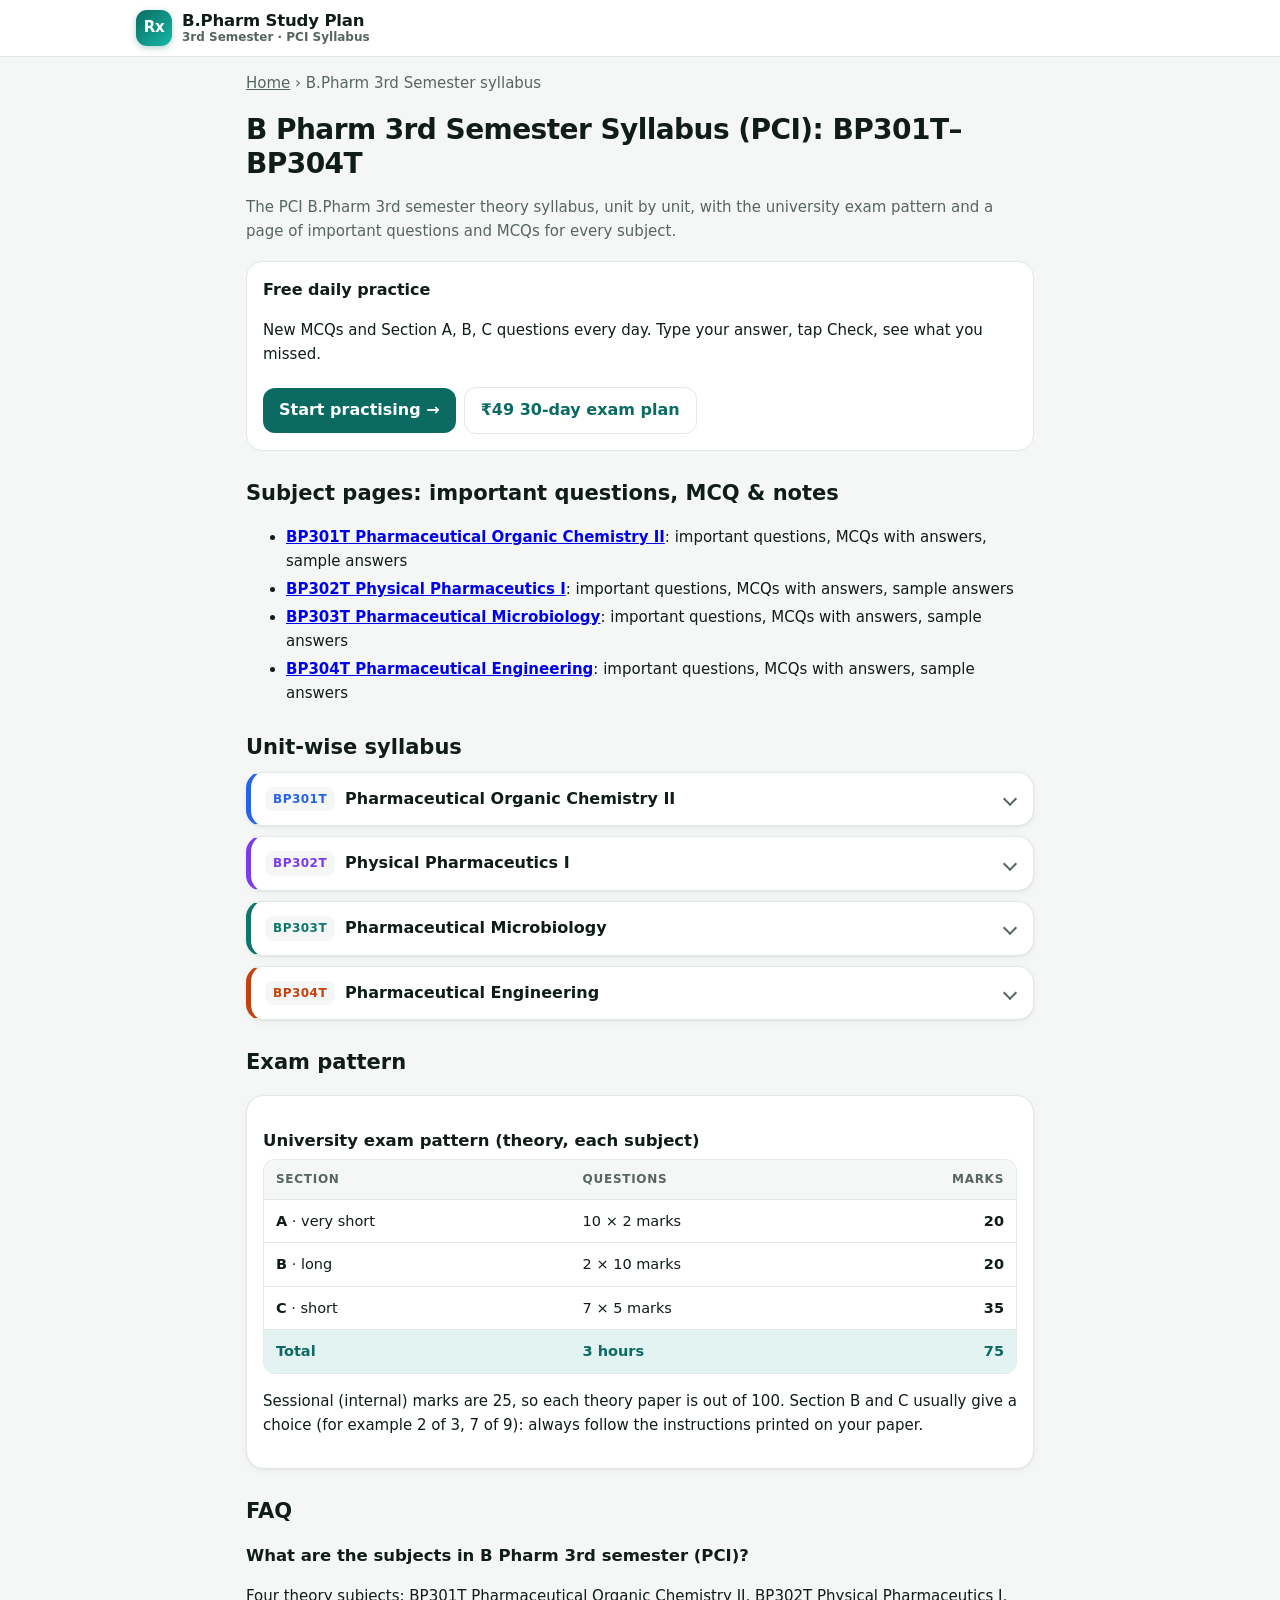
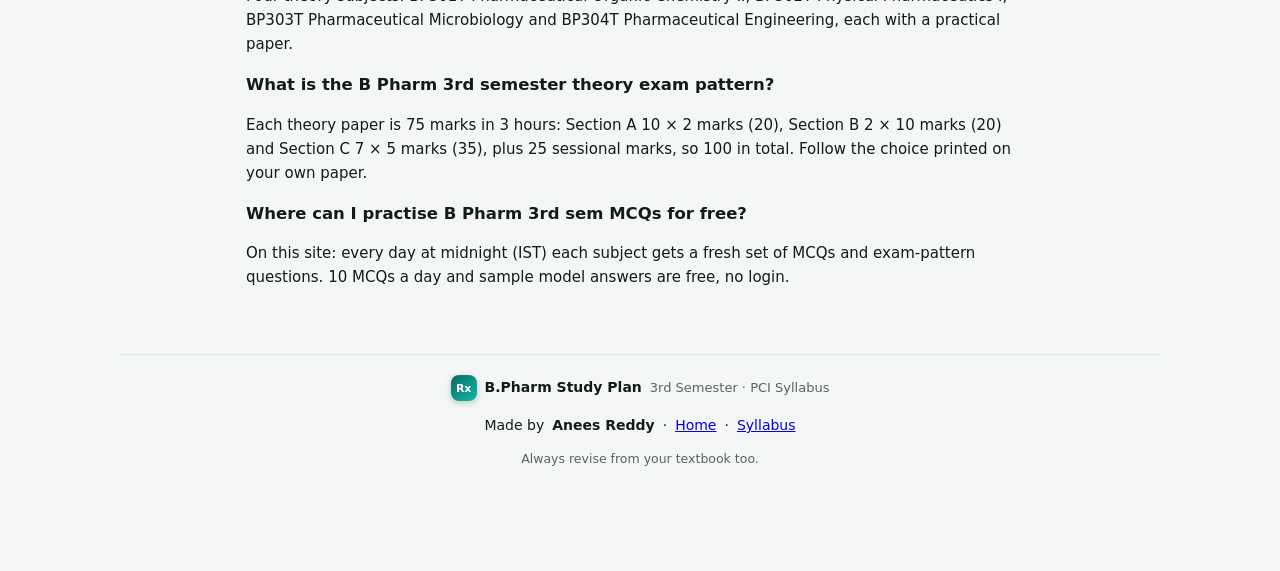
==== b-pharm-3rd-semester-syllabus.html @ 9b4540cc "SEO: subject landing pages, syllabus hub, sitemap, robots, JSON-LD, canonical, GSC verification file" ====
<!doctype html>
<html lang="en">
<head>
<meta charset="utf-8">
<meta name="viewport" content="width=device-width, initial-scale=1, viewport-fit=cover">
<title>B Pharm 3rd Semester Syllabus (PCI) BP301T–BP304T, Exam Pattern &amp; Important Questions</title>
<meta name="description" content="Full PCI B Pharm 3rd semester syllabus unit-wise for Pharmaceutical Organic Chemistry II, Physical Pharmaceutics I, Pharmaceutical Microbiology and Pharmaceutical Engineering, with exam pattern, important questions and free daily MCQ practice.">
<link rel="canonical" href="https://bpharm3-reddy.netlify.app/b-pharm-3rd-semester-syllabus">
<meta name="robots" content="index,follow,max-image-preview:large">
<meta property="og:title" content="B Pharm 3rd Semester Syllabus (PCI) BP301T–BP304T, Exam Pattern &amp; Important Questions">
<meta property="og:description" content="Full PCI B Pharm 3rd semester syllabus unit-wise for Pharmaceutical Organic Chemistry II, Physical Pharmaceutics I, Pharmaceutical Microbiology and Pharmaceutical Engineering, with exam pattern, important questions and free daily MCQ practice.">
<meta property="og:type" content="article">
<meta property="og:url" content="https://bpharm3-reddy.netlify.app/b-pharm-3rd-semester-syllabus">
<meta property="og:site_name" content="B.Pharm Study Plan">
<meta property="og:image" content="https://bpharm3-reddy.netlify.app/og.png">
<meta property="og:image:width" content="1200">
<meta property="og:image:height" content="630">
<meta name="twitter:card" content="summary_large_image">
<meta name="twitter:title" content="B Pharm 3rd Semester Syllabus (PCI) BP301T–BP304T, Exam Pattern &amp; Important Questions">
<meta name="twitter:description" content="Full PCI B Pharm 3rd semester syllabus unit-wise for Pharmaceutical Organic Chemistry II, Physical Pharmaceutics I, Pharmaceutical Microbiology and Pharmaceutical Engineering, with exam pattern, important questions and free daily MCQ practice.">
<meta name="twitter:image" content="https://bpharm3-reddy.netlify.app/og.png">
<meta name="theme-color" content="#ffffff">
<meta name="color-scheme" content="only light">
<link rel="icon" href="icon-192.png">
<link rel="stylesheet" href="styles.css">
<style>
.pg{width:100%;max-width:820px;margin:0 auto;padding:0 16px 20px}
.pg h1{font-size:28px;line-height:1.2;letter-spacing:-.02em;margin:18px 0 8px;font-weight:900}
.pg h2{font-size:21px;margin:26px 0 8px;font-weight:800}
.pg h3{font-size:16.5px;margin:16px 0 6px}
.pg p,.pg li{font-size:15px;line-height:1.6}
.pg .lead{color:var(--muted)}
.cta-box{background:var(--card);border:1px solid var(--line);border-radius:16px;padding:16px;margin:18px 0}
.cta-box .btn{display:inline-block;text-decoration:none;margin:6px 8px 0 0}
.qlist li{margin:4px 0}
.mcq{background:var(--card);border:1px solid var(--line);border-radius:14px;padding:12px 14px;margin:10px 0}
.mcq ol{margin:6px 0;padding-left:22px}
.mcq details summary{cursor:pointer;font-weight:700;color:var(--brand)}
.ans{background:var(--card);border:1px solid var(--line);border-radius:14px;padding:12px 14px;margin:10px 0}
.crumb{font-size:13px;color:var(--muted);margin-top:14px}.crumb a{color:inherit}
.subjnav{display:flex;flex-wrap:wrap;gap:8px;margin:10px 0}.subjnav a{border:1px solid var(--line);border-radius:999px;padding:6px 12px;text-decoration:none;color:var(--ink);font-size:14px;background:var(--card)}
</style>
<script type="application/ld+json">{"@context": "https://schema.org", "@type": "WebPage", "name": "B Pharm 3rd Semester Syllabus (PCI) BP301T–BP304T, Exam Pattern & Important Questions", "url": "https://bpharm3-reddy.netlify.app/b-pharm-3rd-semester-syllabus", "description": "Full PCI B Pharm 3rd semester syllabus unit-wise for Pharmaceutical Organic Chemistry II, Physical Pharmaceutics I, Pharmaceutical Microbiology and Pharmaceutical Engineering, with exam pattern, important questions and free daily MCQ practice.", "publisher": {"@type": "EducationalOrganization", "name": "B.Pharm Study Plan", "url": "https://bpharm3-reddy.netlify.app/", "founder": {"@type": "Person", "name": "Anees Reddy"}, "logo": "https://bpharm3-reddy.netlify.app/icon-512.png"}}</script>
<script type="application/ld+json">{"@context": "https://schema.org", "@type": "FAQPage", "mainEntity": [{"@type": "Question", "name": "What are the subjects in B Pharm 3rd semester (PCI)?", "acceptedAnswer": {"@type": "Answer", "text": "Four theory subjects: BP301T Pharmaceutical Organic Chemistry II, BP302T Physical Pharmaceutics I, BP303T Pharmaceutical Microbiology and BP304T Pharmaceutical Engineering, each with a practical paper."}}, {"@type": "Question", "name": "What is the B Pharm 3rd semester theory exam pattern?", "acceptedAnswer": {"@type": "Answer", "text": "Each theory paper is 75 marks in 3 hours: Section A 10 × 2 marks (20), Section B 2 × 10 marks (20) and Section C 7 × 5 marks (35), plus 25 sessional marks, so 100 in total. Follow the choice printed on your own paper."}}, {"@type": "Question", "name": "Where can I practise B Pharm 3rd sem MCQs for free?", "acceptedAnswer": {"@type": "Answer", "text": "On this site: every day at midnight (IST) each subject gets a fresh set of MCQs and exam-pattern questions. 10 MCQs a day and sample model answers are free, no login."}}]}</script>
<script type="application/ld+json">{"@context": "https://schema.org", "@type": "ItemList", "itemListElement": [{"@type": "ListItem", "position": 1, "url": "https://bpharm3-reddy.netlify.app/pharmaceutical-organic-chemistry-2", "name": "Pharmaceutical Organic Chemistry II"}, {"@type": "ListItem", "position": 2, "url": "https://bpharm3-reddy.netlify.app/physical-pharmaceutics-1", "name": "Physical Pharmaceutics I"}, {"@type": "ListItem", "position": 3, "url": "https://bpharm3-reddy.netlify.app/pharmaceutical-microbiology", "name": "Pharmaceutical Microbiology"}, {"@type": "ListItem", "position": 4, "url": "https://bpharm3-reddy.netlify.app/pharmaceutical-engineering", "name": "Pharmaceutical Engineering"}]}</script>
</head>
<body>
<header class="topbar"><div class="bar">
<a class="brand" href="/" aria-label="B.Pharm Study Plan home"><span class="logo" aria-hidden="true">Rx</span><span class="bt"><strong>B.Pharm Study Plan</strong><small>3rd Semester · PCI Syllabus</small></span></a>
</div></header>
<main class="pg" id="main">
<p class="crumb"><a href="/">Home</a> › B.Pharm 3rd Semester syllabus</p>
<h1>B Pharm 3rd Semester Syllabus (PCI): BP301T–BP304T</h1>
<p class="lead">The PCI B.Pharm 3rd semester theory syllabus, unit by unit, with the university exam pattern and a page of important questions and MCQs for every subject.</p>
<div class="cta-box"><b>Free daily practice</b><p>New MCQs and Section A, B, C questions every day. Type your answer, tap Check, see what you missed.</p><a class="btn" href="/#/practice">Start practising →</a><a class="btn ghost" href="/#/plan">₹49 30-day exam plan</a></div>
<h2>Subject pages: important questions, MCQ &amp; notes</h2>
<ul class="qlist"><li><a href="/pharmaceutical-organic-chemistry-2"><b>BP301T Pharmaceutical Organic Chemistry II</b></a>: important questions, MCQs with answers, sample answers</li><li><a href="/physical-pharmaceutics-1"><b>BP302T Physical Pharmaceutics I</b></a>: important questions, MCQs with answers, sample answers</li><li><a href="/pharmaceutical-microbiology"><b>BP303T Pharmaceutical Microbiology</b></a>: important questions, MCQs with answers, sample answers</li><li><a href="/pharmaceutical-engineering"><b>BP304T Pharmaceutical Engineering</b></a>: important questions, MCQs with answers, sample answers</li></ul>
<h2>Unit-wise syllabus</h2>
<details class="syl" style="--accent:var(--c1)">
  <summary><span class="code">BP301T</span><span class="nm">Pharmaceutical Organic Chemistry II</span><span class="chev" aria-hidden="true"></span></summary>
  <ol class="units"><li><b>Unit 1 · Benzene and its derivatives</b><p>Analytical, synthetic and other evidences for the structure of benzene; orbital picture; resonance; aromatic character and Hückel&#x27;s rule. Reactions of benzene: nitration, sulphonation, halogenation, Friedel–Crafts alkylation (limitations) and acylation. Effect of substituents on reactivity and orientation in electrophilic substitution. Structure and uses of DDT, saccharin, BHC and chloramine.</p></li><li><b>Unit 2 · Phenols, aromatic amines and aromatic acids</b><p>Phenols: acidity, effect of substituents on acidity, qualitative tests; structure and uses of phenol, cresols, resorcinol, naphthols. Aromatic amines: basicity, effect of substituents on basicity, synthetic uses of aryl diazonium salts. Aromatic acids: acidity, effect of substituents, important reactions of benzoic acid.</p></li><li><b>Unit 3 · Fats and oils</b><p>Fatty acids and their reactions; hydrolysis, hydrogenation, saponification, rancidity of oils, drying oils. Analytical constants: acid value, saponification value, ester value, iodine value, acetyl value, Reichert–Meissl (RM) value: significance and principle of determination.</p></li><li><b>Unit 4 · Polynuclear hydrocarbons</b><p>Synthesis and reactions; structure and medicinal uses of naphthalene, phenanthrene, anthracene, diphenylmethane, triphenylmethane and their derivatives.</p></li><li><b>Unit 5 · Cycloalkanes</b><p>Stabilities: Baeyer&#x27;s strain theory and its limitations, Coulson and Moffitt&#x27;s modification, Sachse–Mohr theory (strainless rings). Reactions of cyclopropane and cyclobutane only.</p></li></ol>
  <a class="link" href="/pharmaceutical-organic-chemistry-2">Important questions &amp; MCQ: Pharmaceutical Organic Chemistry II →</a>
</details>
<details class="syl" style="--accent:var(--c2)">
  <summary><span class="code">BP302T</span><span class="nm">Physical Pharmaceutics I</span><span class="chev" aria-hidden="true"></span></summary>
  <ol class="units"><li><b>Unit 1 · Solubility of drugs</b><p>Solubility expressions, solute–solvent interactions, ideal solubility parameters, solvation and association, factors influencing solubility, diffusion in biological systems. Solubility of gases in liquids and of liquids in liquids; Raoult&#x27;s law, ideal and real solutions; partially miscible liquids, critical solution temperature; distribution law, its limitations and applications.</p></li><li><b>Unit 2 · States of matter &amp; physicochemical properties</b><p>Changes in state, latent heat, vapour pressure, sublimation, critical point, eutectic mixtures, gases, aerosols (inhalers), relative humidity, liquid crystals, glassy state, crystalline and amorphous solids, polymorphism. Refractive index, optical rotation, dielectric constant, dipole moment, dissociation constant: determination and applications.</p></li><li><b>Unit 3 · Surface and interfacial phenomenon</b><p>Liquid interfaces, surface and interfacial tension, surface free energy and its measurement, spreading coefficient, adsorption at liquid interfaces, surface active agents, HLB scale, solubilisation, detergency, adsorption at solid interfaces.</p></li><li><b>Unit 4 · Complexation and protein binding</b><p>Classification of complexes, applications, methods of analysis, protein binding, complexation and drug action, crystalline structure of complexes, thermodynamic treatment of stability constants.</p></li><li><b>Unit 5 · pH, buffers and isotonic solutions</b><p>Sorensen&#x27;s pH scale, pH determination (electrometric and colorimetric), buffer equation, buffer capacity, applications of buffers, buffers in pharmaceutical and biological systems, buffered isotonic solutions.</p></li></ol>
  <a class="link" href="/physical-pharmaceutics-1">Important questions &amp; MCQ: Physical Pharmaceutics I →</a>
</details>
<details class="syl" style="--accent:var(--c3)">
  <summary><span class="code">BP303T</span><span class="nm">Pharmaceutical Microbiology</span><span class="chev" aria-hidden="true"></span></summary>
  <ol class="units"><li><b>Unit 1 · Introduction, bacteria, culture and microscopy</b><p>History, branches and scope of microbiology; prokaryotes vs eukaryotes; ultrastructure and morphological classification of bacteria; nutritional needs, culture media and growth conditions; growth curve; isolation and preservation of pure cultures; cultivation of anaerobes; total and viable counts. Phase contrast, dark field and electron microscopy.</p></li><li><b>Unit 2 · Staining, IMViC and sterilization</b><p>Simple, Gram&#x27;s and acid-fast staining; IMViC tests. Physical, chemical and mechanical sterilization: principle, procedure, merits, demerits, applications. Evaluating sterilization efficiency, large-scale sterilization equipment, sterility indicators.</p></li><li><b>Unit 3 · Fungi, viruses, disinfectants and sterility testing</b><p>Morphology, classification, reproduction/replication and cultivation of fungi and viruses. Classification and mode of action of disinfectants; factors influencing disinfection; evaluation of antiseptics (bactericidal and bacteriostatic). Sterility testing of products as per IP, BP and USP.</p></li><li><b>Unit 4 · Aseptic area and microbiological assay</b><p>Design of an aseptic area, laminar air flow, sources of contamination and their prevention, clean area classification. Principles and methods of microbiological assay; standardization of antibiotics, vitamins and amino acids; assessment of a new antibiotic.</p></li><li><b>Unit 5 · Spoilage, preservation and cell culture</b><p>Types of spoilage, factors affecting microbial spoilage, sources and types of contaminants, assessment of spoilage. Preservation with antimicrobial agents and evaluation of microbial stability. Animal cell culture: general procedure, primary, established and transformed cell lines, applications in industry and research.</p></li></ol>
  <a class="link" href="/pharmaceutical-microbiology">Important questions &amp; MCQ: Pharmaceutical Microbiology →</a>
</details>
<details class="syl" style="--accent:var(--c4)">
  <summary><span class="code">BP304T</span><span class="nm">Pharmaceutical Engineering</span><span class="chev" aria-hidden="true"></span></summary>
  <ol class="units"><li><b>Unit 1 · Flow of fluids, size reduction and size separation</b><p>Manometers, Reynolds number, Bernoulli&#x27;s theorem, energy losses; orifice meter, venturimeter, pitot tube, rotameter. Size reduction: laws, factors; hammer mill, ball mill, fluid energy mill, edge runner and end runner mill. Size separation: official grades of powders, standard sieves; sieve shaker, cyclone separator, air separator, bag filter, elutriation tank.</p></li><li><b>Unit 2 · Heat transfer, evaporation and distillation</b><p>Mechanisms of heat transfer, Fourier&#x27;s law, conduction, convection, radiation, heat exchangers and interchangers. Evaporation: factors; steam jacketed kettle, horizontal tube, climbing film, forced circulation and multiple effect evaporators (economy). Distillation: simple, flash, fractional, reduced pressure, steam and molecular distillation.</p></li><li><b>Unit 3 · Drying and mixing</b><p>Drying: mechanism, equilibrium moisture content, rate of drying curve; tray, drum, spray, fluidized bed, vacuum and freeze dryers. Mixing: factors, solid vs liquid mixing, mechanisms; double cone, twin shell and ribbon blenders, sigma blade and planetary mixers, propellers, turbines, paddles, Silverson emulsifier.</p></li><li><b>Unit 4 · Filtration and centrifugation</b><p>Filtration: theories, factors, filter aids and media; plate and frame filter, filter leaf, rotary drum filter, meta filter, cartridge filter, membrane filter, Seitz filter. Centrifugation: principle and applications; perforated and non-perforated basket, semi-continuous and super centrifuge.</p></li><li><b>Unit 5 · Materials of plant construction, corrosion and material handling</b><p>Factors in selecting materials for pharmaceutical plants; theories and types of corrosion and their prevention; ferrous and non-ferrous metals, inorganic and organic non-metals; basics of material handling systems.</p></li></ol>
  <a class="link" href="/pharmaceutical-engineering">Important questions &amp; MCQ: Pharmaceutical Engineering →</a>
</details>
<h2>Exam pattern</h2>
<div class="pattern" aria-labelledby="pat-h">
    <h3 id="pat-h">University exam pattern (theory, each subject)</h3>
    <div class="ptable" role="table" aria-label="Exam pattern">
      <div class="pr ph" role="row"><span role="columnheader">Section</span><span role="columnheader">Questions</span><span role="columnheader">Marks</span></div>
      <div class="pr" role="row"><span role="cell"><b>A</b> · very short</span><span role="cell">10 × 2 marks</span><span role="cell">20</span></div>
      <div class="pr" role="row"><span role="cell"><b>B</b> · long</span><span role="cell">2 × 10 marks</span><span role="cell">20</span></div>
      <div class="pr" role="row"><span role="cell"><b>C</b> · short</span><span role="cell">7 × 5 marks</span><span role="cell">35</span></div>
      <div class="pr pt" role="row"><span role="cell">Total</span><span role="cell">3 hours</span><span role="cell">75</span></div>
    </div>
    <p class="note">Sessional (internal) marks are 25, so each theory paper is out of 100. Section B and C usually give a choice (for example 2 of 3, 7 of 9): always follow the instructions printed on your paper.</p>
  </div>
<h2>FAQ</h2>
<h3>What are the subjects in B Pharm 3rd semester (PCI)?</h3><p>Four theory subjects: BP301T Pharmaceutical Organic Chemistry II, BP302T Physical Pharmaceutics I, BP303T Pharmaceutical Microbiology and BP304T Pharmaceutical Engineering, each with a practical paper.</p><h3>What is the B Pharm 3rd semester theory exam pattern?</h3><p>Each theory paper is 75 marks in 3 hours: Section A 10 × 2 marks (20), Section B 2 × 10 marks (20) and Section C 7 × 5 marks (35), plus 25 sessional marks, so 100 in total. Follow the choice printed on your own paper.</p><h3>Where can I practise B Pharm 3rd sem MCQs for free?</h3><p>On this site: every day at midnight (IST) each subject gets a fresh set of MCQs and exam-pattern questions. 10 MCQs a day and sample model answers are free, no login.</p></main>
<footer class="foot">
<div class="fbrand"><span class="logo sm" aria-hidden="true">Rx</span><b>B.Pharm Study Plan</b><span>3rd Semester · PCI Syllabus</span></div>
<p class="credit">Made by <b>Anees Reddy</b> · <a href="/">Home</a> · <a href="/b-pharm-3rd-semester-syllabus">Syllabus</a></p>
<p>Always revise from your textbook too.</p>
</footer>
</body>
</html>
---- styles.css ----
:root{
  --bg:#f5f7f6; --card:#ffffff; --ink:#0f1c1a; --muted:#56655f; --line:#e1e8e5;
  --brand:#0b6b63; --brand-ink:#ffffff; --brand-soft:#e3f3f1;
  --good:#15803d; --good-soft:#e5f6ea; --warn:#b45309; --warn-soft:#fdf1e1; --bad:#b91c1c; --bad-soft:#fde8e8;
  --mark:#fff1a8; --shadow:0 1px 2px rgba(0,0,0,.05),0 2px 8px rgba(0,0,0,.04);
  --c1:#2563eb; --c2:#7c3aed; --c3:#0f766e; --c4:#c2410c;
}
:root{color-scheme:only light}
html[data-theme="dark"]{background:#0b1312}
[data-theme="dark"]{
  color-scheme:dark;
  --bg:#0b1312; --card:#15201e; --ink:#e7efed; --muted:#9db0ab; --line:#28403b;
  --brand:#2dd4bf; --brand-ink:#04201c; --brand-soft:#143a35;
  --good:#4ade80; --good-soft:#123321; --warn:#fbbf24; --warn-soft:#3a2c0c; --bad:#f87171; --bad-soft:#3d1717;
  --mark:#5b4b0a; --shadow:none;
  --c1:#60a5fa; --c2:#a78bfa; --c3:#2dd4bf; --c4:#fb923c;
}
*{box-sizing:border-box}
img{max-width:100%}
html{-webkit-text-size-adjust:100%}
body{margin:0;background:var(--bg);color:var(--ink);font:16px/1.55 -apple-system,BlinkMacSystemFont,"Segoe UI",Roboto,"Inter","Noto Sans","Noto Sans Devanagari",system-ui,sans-serif;min-height:100vh;display:flex;flex-direction:column;-webkit-font-smoothing:antialiased;text-rendering:optimizeLegibility}
main{width:100%;max-width:1040px;margin:0 auto;padding:0 16px 8px;outline:none}
button,textarea{font:inherit;color:inherit}
:focus-visible{outline:3px solid var(--brand);outline-offset:2px;border-radius:8px}




.iconbtn{flex:none;width:40px;height:40px;border-radius:12px;border:1px solid var(--line);background:var(--bg);font-size:19px;cursor:pointer}



.stats{display:grid;grid-template-columns:repeat(3,1fr);gap:8px;margin:14px 0 6px}
.stat{background:var(--card);border:1px solid var(--line);border-radius:14px;padding:10px;text-align:center;box-shadow:var(--shadow)}
.stat b{display:block;font-size:22px;line-height:1.2}
.stat span{font-size:12px;color:var(--muted)}
.section-label{margin:18px 2px 8px;font-size:13px;font-weight:700;text-transform:uppercase;letter-spacing:.06em;color:var(--muted)}
.subjects{display:grid;gap:12px}
@media(min-width:620px){.subjects{grid-template-columns:1fr 1fr}}
.subject{background:var(--card);border:1px solid var(--line);border-radius:18px;padding:14px;box-shadow:var(--shadow);border-top:5px solid var(--accent)}
.subject .code{font-size:12px;font-weight:700;color:var(--accent);letter-spacing:.05em}
.subject h3{margin:2px 0 4px;font-size:18px;line-height:1.3}
.subject .meta{font-size:13px;color:var(--muted);margin:0 0 12px}
.subject .row{display:grid;grid-template-columns:1fr 1fr;gap:8px}
.pill{display:flex;flex-direction:column;align-items:flex-start;gap:2px;text-decoration:none;color:var(--ink);background:var(--bg);border:1px solid var(--line);border-radius:12px;padding:10px 12px;cursor:pointer;text-align:left}
.pill strong{font-size:15px}
.pill small{color:var(--muted);font-size:12px}
.pill:hover{border-color:var(--accent)}
.progress{height:6px;border-radius:6px;background:var(--line);overflow:hidden;margin-top:10px}
.progress i{display:block;height:100%;background:var(--accent);width:0}
.tabs{display:grid;grid-template-columns:1fr 1fr;gap:4px;background:var(--line);padding:4px;border-radius:14px;margin:10px 0 14px}
.tab{border:0;border-radius:11px;padding:10px 6px;background:transparent;font-weight:600;cursor:pointer}
.tab[aria-selected="true"]{background:var(--card);box-shadow:var(--shadow);color:var(--brand)}
.subhead h1{margin:6px 0 0;font-size:22px;line-height:1.25}
.subhead p{margin:2px 0 0;color:var(--muted);font-size:14px}
.q{background:var(--card);border:1px solid var(--line);border-radius:16px;padding:14px;margin:0 0 14px;box-shadow:var(--shadow)}
.q .top{display:flex;align-items:center;gap:8px;margin-bottom:6px;font-size:12px;color:var(--muted)}
.q .num{display:inline-grid;place-items:center;min-width:26px;height:26px;border-radius:8px;background:var(--brand-soft);color:var(--brand);font-weight:700;font-size:13px}
.q .unit{border:1px solid var(--line);border-radius:999px;padding:1px 8px}
.q .done{margin-left:auto;font-weight:700}
.q h3{margin:0 0 8px;font-size:16.5px;line-height:1.45;font-weight:600}
.hint{font-size:14px;color:var(--muted);background:var(--bg);border-radius:10px;padding:6px 10px;margin:0 0 10px}
.hint b{color:var(--ink);font-weight:600}
textarea{width:100%;min-height:96px;resize:vertical;border:1.5px solid var(--line);border-radius:12px;padding:10px 12px;background:var(--bg);line-height:1.45}
textarea.long{min-height:190px}
textarea:focus{border-color:var(--brand);outline:none}
.actions{display:flex;gap:8px;margin-top:8px;flex-wrap:wrap}
.btn{border:0;border-radius:12px;padding:10px 16px;font-weight:700;cursor:pointer;background:var(--brand);color:var(--brand-ink)}
.btn.ghost{background:transparent;color:var(--brand);border:1.5px solid var(--line)}
.btn:disabled{opacity:.5;cursor:not-allowed}
.result{margin-top:12px;border-radius:12px;padding:12px;border:1px solid var(--line)}
.result.good{background:var(--good-soft);border-color:transparent}
.result.mid{background:var(--warn-soft);border-color:transparent}
.result.bad{background:var(--bad-soft);border-color:transparent}
.score{display:flex;align-items:baseline;gap:8px;flex-wrap:wrap}
.score b{font-size:22px}
.good .score b{color:var(--good)} .mid .score b{color:var(--warn)} .bad .score b{color:var(--bad)}
.kps{list-style:none;padding:0;margin:10px 0 0;display:grid;gap:6px}
.kps li{display:flex;gap:8px;align-items:flex-start;font-size:14.5px;line-height:1.4}
.kps .ic{flex:none;width:22px;height:22px;border-radius:7px;display:grid;place-items:center;font-size:13px;font-weight:800}
.kps .hit .ic{background:var(--good);color:#fff}
.kps .miss .ic{background:var(--bad);color:#fff}
.kps .miss span{background:var(--mark);border-radius:4px;padding:0 3px;font-weight:600}
.model{margin-top:12px;background:var(--card);border:1px solid var(--line);border-radius:12px;padding:12px}
.model h4{margin:0 0 6px;font-size:13px;text-transform:uppercase;letter-spacing:.06em;color:var(--brand)}
.model p{margin:0 0 8px;white-space:pre-line}
.model ol{margin:0 0 8px;padding-left:20px}
.model li{margin:0 0 5px}
.model .diag{background:var(--bg);border-left:4px solid var(--brand);padding:8px 10px;border-radius:8px;font-size:14.5px}
mark{background:var(--mark);color:inherit;border-radius:3px;padding:0 2px}
.empty{padding:20px;text-align:center;color:var(--muted)}

.toast{position:fixed;left:50%;bottom:22px;transform:translateX(-50%);background:var(--ink);color:var(--bg);padding:10px 16px;border-radius:12px;font-size:14px;font-weight:600;z-index:9;opacity:0;transition:opacity .2s;pointer-events:none}
.toast.show{opacity:1}
.pad{padding:16px}

.row.three{grid-template-columns:repeat(3,1fr)}
.row.three .pill{padding:9px 9px}
.row.three .pill strong{font-size:14px}
.tabs{grid-template-columns:repeat(3,1fr)}
.sechead{display:flex;align-items:baseline;justify-content:space-between;gap:8px;margin:18px 2px 10px;border-bottom:2px solid var(--line);padding-bottom:6px}
.sechead h2{margin:0;font-size:18px}
.sechead span{font-size:13px;color:var(--muted);text-align:right}
.q .marks{font-weight:700;color:var(--brand);background:var(--brand-soft);border-radius:999px;padding:1px 8px;white-space:nowrap}
.q .unit{overflow:hidden;text-overflow:ellipsis;white-space:nowrap;min-width:0}
textarea.mid{min-height:140px}
.opts{display:grid;gap:8px}
.opt{display:flex;gap:10px;align-items:flex-start;text-align:left;width:100%;border:1.5px solid var(--line);background:var(--bg);border-radius:12px;padding:10px 12px;cursor:pointer;line-height:1.4}
.opt .letter{flex:none;width:24px;height:24px;border-radius:7px;display:grid;place-items:center;font-weight:800;font-size:13px;background:var(--card);border:1px solid var(--line)}
.opt:disabled{cursor:default;opacity:.85}
.opt.right{border-color:var(--good);background:var(--good-soft);opacity:1}
.opt.right .letter{background:var(--good);color:#fff;border-color:var(--good)}
.opt.wrong{border-color:var(--bad);background:var(--bad-soft);opacity:1}
.opt.wrong .letter{background:var(--bad);color:#fff;border-color:var(--bad)}
.expl{margin:8px 0 0;font-size:14.5px}
.mcqscore{position:sticky;bottom:10px;margin:6px auto 0;background:var(--ink);color:var(--bg);border-radius:14px;padding:10px 14px;text-align:center;font-weight:600;max-width:420px}
.mcqscore b{font-size:18px}

.q .pyq{font-weight:800;font-size:11px;letter-spacing:.04em;color:#fff;background:var(--c4);border-radius:6px;padding:1px 6px}
.credit{display:flex;align-items:center;justify-content:center;gap:8px;color:var(--ink);font-size:14px;margin-bottom:6px}
.credit img{width:28px;height:28px;border-radius:50%;object-fit:cover}

/* ===== v2: professional layout ===== */
.skip{position:absolute;left:-999px;top:8px;background:var(--brand);color:#fff;padding:8px 12px;border-radius:8px;z-index:20}
.skip:focus{left:8px}
.topbar{position:sticky;top:0;z-index:10;background:color-mix(in srgb,var(--card) 92%,transparent);backdrop-filter:saturate(1.4) blur(10px);-webkit-backdrop-filter:saturate(1.4) blur(10px);border-bottom:1px solid var(--line);padding-top:env(safe-area-inset-top)}
.bar{max-width:1040px;margin:0 auto;display:flex;align-items:center;gap:10px;padding:10px 16px}
.brand{flex:1;display:flex;align-items:center;gap:10px;min-width:0;text-decoration:none;color:var(--ink)}
.bt{display:flex;flex-direction:column;min-width:0;line-height:1.15}
.bt strong{font-size:16.5px;font-weight:800;letter-spacing:-.01em;white-space:nowrap;overflow:hidden;text-overflow:ellipsis}
.bt small{font-size:12px;color:var(--muted);font-weight:600;white-space:nowrap;overflow:hidden;text-overflow:ellipsis}
.logo{display:inline-grid;place-items:center;width:36px;height:36px;border-radius:11px;background:linear-gradient(135deg,#0b6b63,#14b8a6);color:#fff;font-size:15px;font-weight:800;letter-spacing:-.02em;flex:none;box-shadow:0 2px 6px rgba(11,107,99,.3)}
.logo.sm{width:26px;height:26px;border-radius:8px;font-size:11px}
.topnav{display:none;gap:2px}
.topnav a{color:var(--muted);text-decoration:none;font-size:14px;font-weight:600;padding:8px 10px;border-radius:10px}
.topnav a:hover{color:var(--ink);background:var(--bg)}
@media(min-width:980px){.topnav{display:flex}}
body.in-subject .topnav{display:none}

.hero{margin:14px -4px 0;border-radius:22px;padding:26px 18px 18px;color:#f1fbf9;background:radial-gradient(circle at 1px 1px,rgba(255,255,255,.11) 1.2px,transparent 1.6px) 0 0/18px 18px,radial-gradient(110% 80% at 100% 0%,#14b8a6 0%,rgba(20,184,166,0) 55%),radial-gradient(80% 70% at 0% 100%,rgba(250,204,21,.18) 0%,rgba(250,204,21,0) 60%),linear-gradient(160deg,#0b6b63 0%,#063835 100%);box-shadow:0 10px 30px rgba(7,63,59,.25);position:relative;overflow:hidden}
.hero:after{content:"";position:absolute;right:-30px;top:-22px;width:140px;height:60px;border-radius:40px;background:linear-gradient(90deg,rgba(255,255,255,.10) 50%,rgba(253,230,138,.16) 50%);transform:rotate(-35deg)}
.hero:before{content:"";position:absolute;right:26px;bottom:-34px;width:120px;height:120px;border-radius:50%;border:22px solid rgba(255,255,255,.06)}
.eyebrow{margin:0 0 6px;font-size:12px;font-weight:800;letter-spacing:.09em;text-transform:uppercase;color:var(--brand)}
.eyebrow.light{color:#a7f3e7}
.hero h1{margin:4px 0 2px;font-size:44px;line-height:1.02;letter-spacing:-.035em;font-weight:900;max-width:700px;position:relative;z-index:1}
.hero h1 .grad{background:linear-gradient(90deg,#99f6e4,#fde68a);-webkit-background-clip:text;background-clip:text;color:transparent}
.hero .tagline{margin:0 0 12px;font-size:19px;font-weight:700;color:#fff;letter-spacing:-.01em;position:relative;z-index:1}
.hero .eyebrow,.hero .sub{position:relative;z-index:1}
.hero .sub{margin:0 0 18px;color:#d3efea;font-size:15.5px;max-width:600px}
.cta{display:flex;gap:10px;flex-wrap:wrap;position:relative;z-index:1}
.cta .btn{flex:1 1 auto;text-align:center;padding:11px 14px;font-size:14.5px}
@media(min-width:620px){.cta .btn{flex:0 0 auto;padding:12px 20px;font-size:15px}}
.btn.hero-btn{background:#fff;color:#07524c;text-decoration:none;border-radius:14px}
.btn.hero-ghost{background:rgba(255,255,255,.12);color:#fff;border:1.5px solid rgba(255,255,255,.35);text-decoration:none;border-radius:14px}
.facts{list-style:none;padding:0;margin:18px 0 0;display:grid;grid-template-columns:repeat(4,1fr);gap:6px;position:relative;z-index:1}
.facts li{background:rgba(255,255,255,.08);border:1px solid rgba(255,255,255,.14);border-radius:12px;padding:8px 8px;font-size:11.5px;line-height:1.3;color:#cfe9e4}
.facts b{display:block;font-size:19px;color:#fff;line-height:1.2}
@media(min-width:620px){.hero{margin:20px 0 0;padding:48px 40px 36px}.hero h1{font-size:68px}.hero .tagline{font-size:24px}.facts{max-width:640px}.facts li{font-size:13px;padding:10px 12px}}

.chips{display:flex;gap:8px;overflow-x:auto;padding:14px 2px 2px;scrollbar-width:none;-webkit-overflow-scrolling:touch}
.chips::-webkit-scrollbar{display:none}
.chips a{flex:none;text-decoration:none;color:var(--ink);background:var(--card);border:1px solid var(--line);border-radius:999px;padding:7px 13px;font-size:13.5px;font-weight:600}
@media(min-width:980px){.chips{display:none}}

#more{width:100%;max-width:1040px;margin:0 auto;padding:0 16px}
.sec{padding:30px 0 6px;scroll-margin-top:72px}
.sec.first{padding-top:22px}
.sec h2{margin:0 0 8px;font-size:23px;line-height:1.25;letter-spacing:-.015em;font-weight:800}
.sec .lead{margin:0 0 14px;color:var(--muted);font-size:15px;max-width:680px}
.sec .note{margin:12px 0 0;color:var(--muted);font-size:13.5px}
@media(min-width:620px){.sec{padding-top:44px}.sec h2{font-size:28px}}
.subject h3{margin:2px 0 4px;font-size:18px;line-height:1.3}
.stats{margin:0 0 14px}
.subject{border-radius:18px;padding:16px}

.steps{list-style:none;counter-reset:s;padding:0;margin:14px 0 0;display:grid;gap:10px}
@media(min-width:760px){.steps{grid-template-columns:repeat(4,1fr)}}
.steps li{counter-increment:s;background:var(--card);border:1px solid var(--line);border-radius:16px;padding:14px 14px 14px 58px;position:relative;box-shadow:var(--shadow)}
.steps li:before{content:counter(s);position:absolute;left:14px;top:14px;width:32px;height:32px;border-radius:10px;display:grid;place-items:center;background:var(--brand-soft);color:var(--brand);font-weight:800}
@media(min-width:760px){.steps li{padding:56px 14px 14px}}
.steps b{display:block;font-size:16px;margin-bottom:2px}
.steps span{color:var(--muted);font-size:14px}
.pattern{margin-top:16px;background:var(--card);border:1px solid var(--line);border-radius:18px;padding:16px;box-shadow:var(--shadow)}
.pattern h3{margin:0 0 10px;font-size:16px}
.ptable{border:1px solid var(--line);border-radius:12px;overflow:hidden}
.pr{display:grid;grid-template-columns:1.3fr 1.2fr .6fr;gap:8px;padding:10px 12px;border-top:1px solid var(--line);font-size:14.5px}
.pr span:last-child{text-align:right;font-weight:700}
.pr.ph{border-top:0;background:var(--bg);font-size:12px;font-weight:800;text-transform:uppercase;letter-spacing:.06em;color:var(--muted)}
.pr.pt{background:var(--brand-soft);font-weight:800;color:var(--brand)}

.syl{background:var(--card);border:1px solid var(--line);border-left:5px solid var(--accent);border-radius:16px;margin:0 0 10px;box-shadow:var(--shadow)}
.syl summary{list-style:none;display:flex;align-items:center;gap:10px;padding:14px;cursor:pointer}
.syl summary::-webkit-details-marker{display:none}
.syl .code{flex:none;font-size:12px;font-weight:800;color:var(--accent);background:var(--bg);border-radius:8px;padding:3px 8px;letter-spacing:.04em}
.syl .nm{flex:1;font-weight:700;font-size:16px;line-height:1.3}
.chev{flex:none;width:10px;height:10px;border-right:2px solid var(--muted);border-bottom:2px solid var(--muted);transform:rotate(45deg);transition:transform .2s;margin-right:4px}
.syl[open] .chev{transform:rotate(-135deg)}
.units{margin:0;padding:0 14px 6px 34px}
.units li{margin:0 0 10px}
.units b{font-size:15px}
.units p{margin:2px 0 0;color:var(--muted);font-size:14px}
.link{display:inline-block;margin:0 14px 14px;color:var(--accent);font-weight:700;text-decoration:none;font-size:14.5px}

.planbar{display:flex;align-items:center;justify-content:space-between;gap:10px;flex-wrap:wrap;background:var(--brand-soft);border-radius:14px;padding:10px 12px;margin:0 0 10px}
.planbar p{margin:0;font-size:14.5px}
.btn.sm{padding:8px 12px;font-size:13.5px;background:var(--card)}
.legend{display:flex;gap:12px;flex-wrap:wrap;margin:0 0 10px;font-size:12.5px;color:var(--muted)}
.lg:before{content:"";display:inline-block;width:10px;height:10px;border-radius:3px;margin-right:5px;vertical-align:-1px;background:var(--pc)}
.ph-learn{--pc:#0ea5a4}.ph-revise{--pc:#7c3aed}.ph-final{--pc:#ea580c}
.plan{list-style:none;padding:0;margin:0;display:grid;gap:10px}
@media(min-width:760px){.plan{grid-template-columns:1fr 1fr}}
@media(min-width:1000px){.plan{grid-template-columns:1fr 1fr 1fr}}
.pday{background:var(--card);border:1px solid var(--line);border-top:4px solid var(--pc);border-radius:14px;padding:12px;box-shadow:var(--shadow)}
.pday.today{outline:3px solid var(--brand);outline-offset:1px}
.pday.past{opacity:.6}
.dh{display:flex;align-items:baseline;gap:8px;margin-bottom:8px}
.dh b{font-size:16px}
.dh .dd{color:var(--muted);font-size:13px}
.dh .tag{margin-left:auto;font-size:11px;font-weight:800;text-transform:uppercase;letter-spacing:.05em;color:var(--pc)}
.pday.today .dh .tag:after{content:" · Today";color:var(--brand)}
.pday ul{list-style:none;padding:0;margin:0;display:grid;gap:7px}
.pday li{display:grid;grid-template-columns:auto 1fr;column-gap:8px;font-size:14px;line-height:1.4}
.pday .t{grid-column:1/-1;font-size:11px;color:var(--muted);font-weight:700;text-transform:uppercase;letter-spacing:.05em}
.pday .s{font-weight:800;font-size:12px;padding:1px 7px;border-radius:6px;background:var(--bg);align-self:start;white-space:nowrap}
.s-bp301t{color:var(--c1)}.s-bp302t{color:var(--c2)}.s-bp303t{color:var(--c3)}.s-bp304t{color:var(--c4)}

.tips{display:grid;gap:10px}
@media(min-width:700px){.tips{grid-template-columns:1fr 1fr}}
@media(min-width:1000px){.tips{grid-template-columns:1fr 1fr 1fr}}
.tip{background:var(--card);border:1px solid var(--line);border-radius:16px;padding:16px;box-shadow:var(--shadow);position:relative}
.tip .mk{display:inline-grid;place-items:center;min-width:36px;height:36px;padding:0 8px;border-radius:11px;background:var(--brand-soft);color:var(--brand);font-weight:800;font-size:16px;margin-bottom:8px}
.tip h3{margin:0 0 6px;font-size:16.5px}
.tip ul{margin:0;padding-left:18px;color:var(--muted);font-size:14.5px}
.tip li{margin:0 0 4px}

.faq{display:grid;gap:8px}
.faq details{background:var(--card);border:1px solid var(--line);border-radius:14px;padding:0 14px;box-shadow:var(--shadow)}
.faq summary{cursor:pointer;padding:14px 22px 14px 0;font-weight:700;list-style:none;position:relative}
.faq summary::-webkit-details-marker{display:none}
.faq summary:after{content:"+";position:absolute;right:0;top:11px;font-size:20px;color:var(--brand);font-weight:700}
.faq details[open] summary:after{content:"–"}
.faq p{margin:0 0 14px;color:var(--muted);font-size:14.5px}
.faq .wa-btn{margin:0 0 14px}

.creator{display:grid;grid-template-columns:minmax(0,1fr);background:var(--card);border:1px solid var(--line);border-radius:20px;overflow:hidden;box-shadow:var(--shadow)}
.creator img{display:block;width:100%;aspect-ratio:1/1;max-height:420px;object-fit:cover;object-position:center 20%;background:var(--brand-soft)}
.creator .who{padding:18px}
.creator h2{margin:0}
.creator .role{margin:2px 0 10px;color:var(--brand);font-weight:700;font-size:14px}
.creator .who p:last-child{margin:0;color:var(--muted);font-size:15px}
@media(min-width:700px){.creator{grid-template-columns:300px 1fr;align-items:center}.creator img{height:100%;max-height:none;aspect-ratio:auto;min-height:300px}.creator .who{padding:28px}}

.contact{background:linear-gradient(160deg,#0b6b63,#073f3b);color:#e6f7f4;border-radius:22px;padding:24px 20px;text-align:center}
.contact .eyebrow{color:#a7f3e7}
.contact h2{color:#fff}
.contact p{margin:0 0 16px;color:#cdebe6}
.wa-btn{display:inline-flex;align-items:center;gap:8px;background:#25d366;color:#06301a;text-decoration:none;font-weight:800;padding:11px 16px;border-radius:14px;font-size:15px}
.wa-btn.big{padding:14px 22px;font-size:16px}
.wa-btn:hover{background:#1fc05a}
.wa-float{position:fixed;right:14px;bottom:calc(14px + env(safe-area-inset-bottom));z-index:12;display:inline-flex;align-items:center;gap:8px;background:#25d366;color:#06301a;text-decoration:none;font-weight:800;font-size:14px;padding:12px 14px;border-radius:999px;box-shadow:0 6px 18px rgba(0,0,0,.22)}
.wa-float .wa-ic{width:24px;height:24px}
.wa-float span{display:none}
@media(min-width:620px){.wa-float span{display:inline}.wa-float{padding:12px 18px 12px 14px}}

.foot{width:100%;max-width:1040px;margin:30px auto 0;padding:20px 16px 90px;color:var(--muted);font-size:12.5px;text-align:center;border-top:1px solid var(--line)}
.fbrand{display:flex;align-items:center;justify-content:center;gap:8px;flex-wrap:wrap;font-size:14px;color:var(--ink);margin-bottom:10px}
.fbrand span:last-child{color:var(--muted);font-size:13px}
.subhead{padding-top:14px}
.mcqscore{bottom:76px}

/* ===== free tier + ₹49 plan ===== */
.ph-mock{--pc:#dc2626}
.meter{display:flex;align-items:center;justify-content:space-between;gap:8px;flex-wrap:wrap;background:var(--brand-soft);border-radius:12px;padding:8px 12px;margin:10px 0 12px;font-size:14px}
.meter a{font-weight:800;color:var(--brand);text-decoration:none;white-space:nowrap}
.meter.empty0{background:var(--warn-soft)}
.meter .mt-pro{font-weight:800;color:var(--good)}
.limit{margin-top:12px;border-radius:14px;padding:14px;background:var(--warn-soft);border:1.5px solid #f4c27a}
.limit p{margin:0 0 8px;font-size:14.5px}
.limit .lt{font-size:17px;font-weight:800}
.limit .btn{display:inline-block;text-decoration:none;margin-top:4px}
.promo{display:grid;gap:4px;margin:14px 0 0;padding:16px;border-radius:18px;background:linear-gradient(135deg,#fff7e6,#fdeccf);border:1.5px solid #f3cf8e;color:#3b2a07;text-decoration:none}
.promo .badge{justify-self:start;background:#b45309;color:#fff;font-weight:800;font-size:12px;padding:3px 9px;border-radius:999px}
.promo .pt{font-size:19px;font-weight:800;line-height:1.25}
.promo .ps{font-size:14px;color:#6b4e16}
.promo .row2{display:flex;gap:8px;margin-top:8px;flex-wrap:wrap}
.promo .row2 .btn{text-decoration:none;flex:1 1 auto;text-align:center}
.promo .btn.ghost{background:#fff;color:#8a4b06;border-color:#f3cf8e}
.promo .btn:not(.ghost){background:#b45309;color:#fff}
.promo.pro{background:var(--good-soft);border-color:transparent;color:var(--ink)}
.promo.pro .ps{color:var(--muted)}
[data-theme="dark"] .promo:not(.pro){background:#2d2210;border-color:#5a4213;color:#fde7bf}
[data-theme="dark"] .promo:not(.pro) .ps{color:#e6c98f}
.codebox{margin-top:10px}
.cl{display:block;font-weight:700;font-size:14px;margin:0 0 6px}
.coderow{display:flex;gap:8px}
.codein,.datein{flex:1 1 auto;min-width:0;font:inherit;font-size:16px;padding:11px 12px;border-radius:12px;border:1.5px solid var(--line);background:var(--card);color:var(--ink)}
.codein{text-transform:uppercase;letter-spacing:.08em;font-weight:700}
.codemsg{margin:6px 0 0;font-size:14px;min-height:1px}
.codemsg.ok{color:var(--good);font-weight:700}
.codemsg.err{color:var(--bad)}
.planform{background:var(--card);border:1px solid var(--line);border-radius:14px;padding:12px;margin:0 0 12px;box-shadow:var(--shadow)}
.pbar{flex:1 1 100%;height:8px;border-radius:99px;background:var(--card);overflow:hidden}
.pbar i{display:block;height:100%;background:var(--brand);border-radius:99px}
.planbar small{color:var(--muted)}
.plan .pday .w{display:grid;gap:2px}
.plan .pday .w small{color:var(--muted);font-size:12.5px;line-height:1.4}
.pfoot{display:flex;gap:8px;margin-top:10px;flex-wrap:wrap}
.pfoot .qbtn{flex:1 1 auto;text-decoration:none;text-align:center;color:var(--brand);border:1.5px solid var(--line)}
.tick{border:1.5px solid var(--line);background:var(--card);border-radius:10px;padding:7px 12px;font-weight:700;font-size:13.5px;cursor:pointer}
.tick.on{background:var(--good);border-color:var(--good);color:#fff}
.pday.isdone{opacity:1}
.pday.isdone .dh b:after{content:" ✓";color:var(--good)}
.pday.examday{--pc:#111;border-style:dashed}
.pday.examday p{margin:6px 0 0;font-size:14px}
.lockcard{list-style:none;grid-column:1/-1;border-radius:16px;padding:16px;background:var(--card);border:2px dashed #e0a24a}
.lockcard.soft{border-style:solid;border-color:var(--line)}
.lockcard p{margin:0 0 8px}
.lockcard .lt{font-weight:800;font-size:17px}
.lockcard .btn{display:inline-block;text-decoration:none}
.paycard{background:var(--card);border:1px solid var(--line);border-radius:16px;padding:14px;margin:12px 0;box-shadow:var(--shadow)}
.price b{font-size:40px;font-weight:900;letter-spacing:-.03em;color:var(--brand)}
.price span{color:var(--muted)}
.perks{margin:8px 0 0;padding-left:20px;font-size:14.5px;display:grid;gap:4px}
.okbar{background:var(--good-soft);border-radius:12px;padding:10px 12px;margin:10px 0 0;font-size:14.5px}
.step{display:grid;grid-template-columns:34px 1fr;gap:10px;background:var(--card);border:1px solid var(--line);border-radius:16px;padding:14px;margin:0 0 12px;box-shadow:var(--shadow)}
.step h3{margin:4px 0 6px;font-size:17px}
.step p{margin:0 0 8px;font-size:14.5px}
.sn{width:30px;height:30px;border-radius:50%;background:var(--brand);color:var(--brand-ink);display:grid;place-items:center;font-weight:800}
.muted{color:var(--muted)}
.small{font-size:12.5px !important}
.upicard{background:#1f1f24;color:#fff;border-radius:22px;padding:20px 18px 18px;text-align:center;max-width:340px;margin:6px auto 12px;box-shadow:0 6px 24px rgba(0,0,0,.18)}
.upicard p{margin:0}
.upicard .uc-s{font-size:13px;color:#b9b9c2}
.upicard .uc-n{font-size:22px;font-weight:800;letter-spacing:.02em;margin:2px 0 14px}
.upicard .qr{background:#fff;border-radius:16px;padding:12px;width:100%;max-width:250px;aspect-ratio:1/1;margin:0 auto;display:grid;place-items:center}
.upicard .qr svg{width:100%;height:100%;display:block}
.upicard .qr.pending{border:2px dashed #c9c9d1}
.qrwait{display:grid;gap:6px;color:#333;font-weight:700;font-size:15px;padding:12px}
.qrwait b{font-size:30px}
.upicard .uc-id{margin-top:14px;font-size:14.5px;color:#e9e9ee;display:flex;align-items:center;justify-content:center;gap:6px;flex-wrap:wrap}
.upicard .uc-id b{font-weight:800;word-break:break-all}
.uc-copy{border:1px solid #55555f;background:transparent;color:#fff;border-radius:8px;padding:3px 9px;font-size:12.5px;font-weight:700;cursor:pointer}
.upicard .uc-amt{margin-top:6px;font-size:13px;color:#b9b9c2}
.upibtn{display:block;text-decoration:none;text-align:center;margin:0 0 6px}
.note.center,.center{text-align:center}
.actions.center{justify-content:center;margin:16px 0}
.step>div{min-width:0}
.coderow .btn{flex:0 0 auto}

/* free-sample lock on short/long answers */
.q.locked h3{margin-bottom:8px}
.q.locked .lockic{font-weight:400}
.locknote{font-size:13.5px;color:var(--muted);margin:0 0 10px}
.lockbtn{display:inline-block;text-decoration:none;font-size:14px;padding:9px 14px;background:#fff4e0;color:#8a4b00;border:1px solid #f0c27a}
.gives{font-size:14px;line-height:1.45;margin:6px 0 10px;padding:8px 10px;border-radius:10px;background:#fff4e0;color:#6b3a00}
.gives b{font-weight:700}
.locknote .gives,.locknote b{display:block;margin-top:6px;color:#6b3a00}
.mt-till{color:var(--muted);font-size:13px}

.subjpages{margin:14px 0 4px}.subjpages h3{font-size:16px;margin:0 0 6px}.subjpages ul{margin:0;padding-left:20px}.subjpages li{margin:4px 0}.subjpages a{color:var(--brand);font-weight:600}
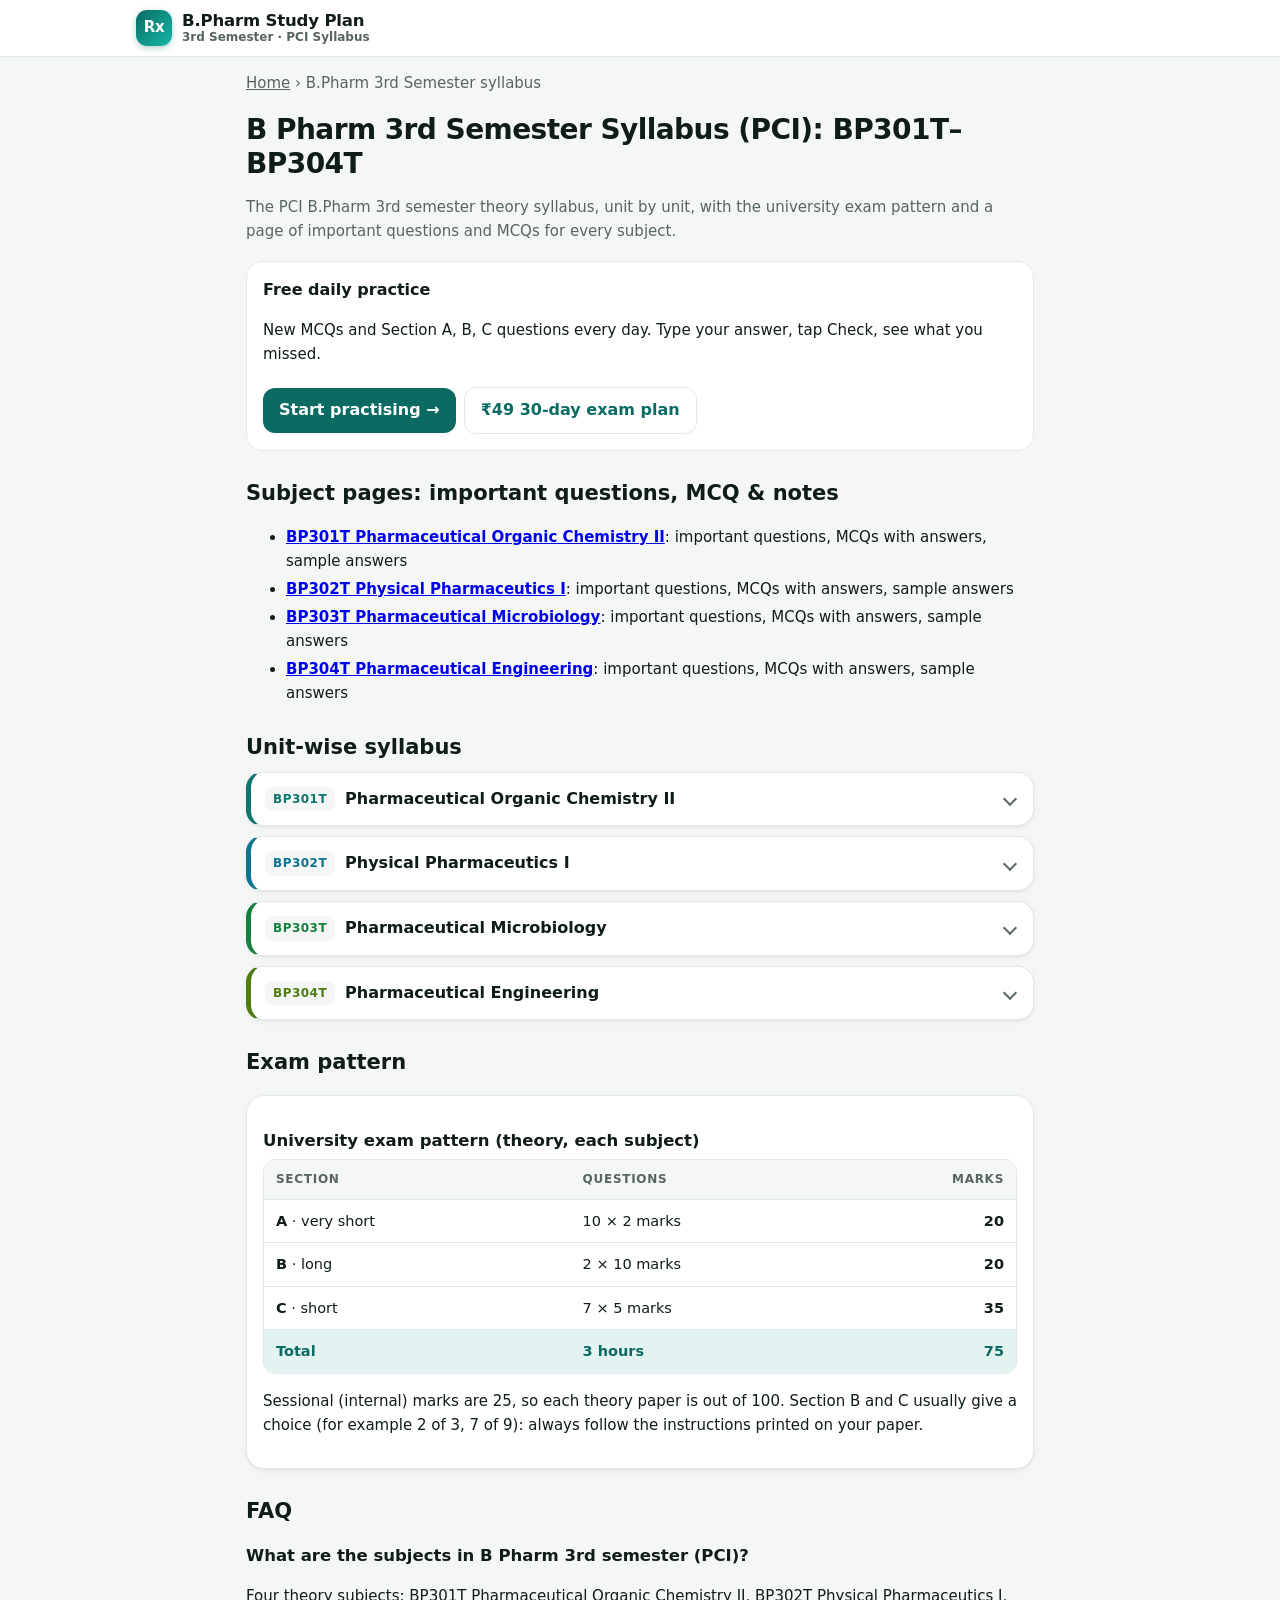
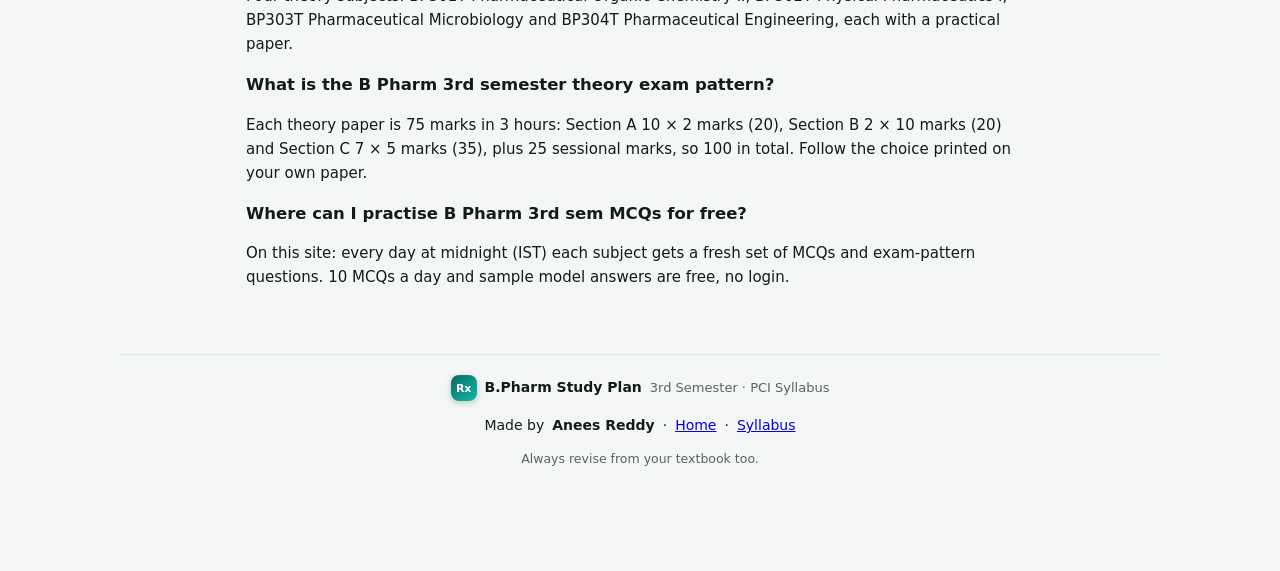
==== commit 334b3ab8: "v3 UI: subject hub with pharmacy hero, mode cards (MCQ/Short/Long/Plan), unit filter, lock panel; ca" ====
--- a/b-pharm-3rd-semester-syllabus.html
+++ b/b-pharm-3rd-semester-syllabus.html
@@ -5,20 +5,21 @@
 <meta name="viewport" content="width=device-width, initial-scale=1, viewport-fit=cover">
 <title>B Pharm 3rd Semester Syllabus (PCI) BP301T–BP304T, Exam Pattern &amp; Important Questions</title>
 <meta name="description" content="Full PCI B Pharm 3rd semester syllabus unit-wise for Pharmaceutical Organic Chemistry II, Physical Pharmaceutics I, Pharmaceutical Microbiology and Pharmaceutical Engineering, with exam pattern, important questions and free daily MCQ practice.">
-<link rel="canonical" href="https://bpharm3-reddy.netlify.app/b-pharm-3rd-semester-syllabus">
+<meta name="author" content="Anees Reddy">
+<link rel="canonical" href="https://pharma3sem.publicvm.com/b-pharm-3rd-semester-syllabus">
 <meta name="robots" content="index,follow,max-image-preview:large">
 <meta property="og:title" content="B Pharm 3rd Semester Syllabus (PCI) BP301T–BP304T, Exam Pattern &amp; Important Questions">
 <meta property="og:description" content="Full PCI B Pharm 3rd semester syllabus unit-wise for Pharmaceutical Organic Chemistry II, Physical Pharmaceutics I, Pharmaceutical Microbiology and Pharmaceutical Engineering, with exam pattern, important questions and free daily MCQ practice.">
 <meta property="og:type" content="article">
-<meta property="og:url" content="https://bpharm3-reddy.netlify.app/b-pharm-3rd-semester-syllabus">
+<meta property="og:url" content="https://pharma3sem.publicvm.com/b-pharm-3rd-semester-syllabus">
 <meta property="og:site_name" content="B.Pharm Study Plan">
-<meta property="og:image" content="https://bpharm3-reddy.netlify.app/og.png">
+<meta property="og:image" content="https://pharma3sem.publicvm.com/og.png">
 <meta property="og:image:width" content="1200">
 <meta property="og:image:height" content="630">
 <meta name="twitter:card" content="summary_large_image">
 <meta name="twitter:title" content="B Pharm 3rd Semester Syllabus (PCI) BP301T–BP304T, Exam Pattern &amp; Important Questions">
 <meta name="twitter:description" content="Full PCI B Pharm 3rd semester syllabus unit-wise for Pharmaceutical Organic Chemistry II, Physical Pharmaceutics I, Pharmaceutical Microbiology and Pharmaceutical Engineering, with exam pattern, important questions and free daily MCQ practice.">
-<meta name="twitter:image" content="https://bpharm3-reddy.netlify.app/og.png">
+<meta name="twitter:image" content="https://pharma3sem.publicvm.com/og.png">
 <meta name="theme-color" content="#ffffff">
 <meta name="color-scheme" content="only light">
 <link rel="icon" href="icon-192.png">
@@ -40,9 +41,9 @@
 .crumb{font-size:13px;color:var(--muted);margin-top:14px}.crumb a{color:inherit}
 .subjnav{display:flex;flex-wrap:wrap;gap:8px;margin:10px 0}.subjnav a{border:1px solid var(--line);border-radius:999px;padding:6px 12px;text-decoration:none;color:var(--ink);font-size:14px;background:var(--card)}
 </style>
-<script type="application/ld+json">{"@context": "https://schema.org", "@type": "WebPage", "name": "B Pharm 3rd Semester Syllabus (PCI) BP301T–BP304T, Exam Pattern & Important Questions", "url": "https://bpharm3-reddy.netlify.app/b-pharm-3rd-semester-syllabus", "description": "Full PCI B Pharm 3rd semester syllabus unit-wise for Pharmaceutical Organic Chemistry II, Physical Pharmaceutics I, Pharmaceutical Microbiology and Pharmaceutical Engineering, with exam pattern, important questions and free daily MCQ practice.", "publisher": {"@type": "EducationalOrganization", "name": "B.Pharm Study Plan", "url": "https://bpharm3-reddy.netlify.app/", "founder": {"@type": "Person", "name": "Anees Reddy"}, "logo": "https://bpharm3-reddy.netlify.app/icon-512.png"}}</script>
+<script type="application/ld+json">{"@context": "https://schema.org", "@type": "WebPage", "name": "B Pharm 3rd Semester Syllabus (PCI) BP301T–BP304T, Exam Pattern & Important Questions", "url": "https://pharma3sem.publicvm.com/b-pharm-3rd-semester-syllabus", "description": "Full PCI B Pharm 3rd semester syllabus unit-wise for Pharmaceutical Organic Chemistry II, Physical Pharmaceutics I, Pharmaceutical Microbiology and Pharmaceutical Engineering, with exam pattern, important questions and free daily MCQ practice.", "publisher": {"@type": "EducationalOrganization", "name": "B.Pharm Study Plan", "url": "https://pharma3sem.publicvm.com/", "founder": {"@type": "Person", "name": "Anees Reddy"}, "logo": "https://pharma3sem.publicvm.com/icon-512.png"}}</script>
 <script type="application/ld+json">{"@context": "https://schema.org", "@type": "FAQPage", "mainEntity": [{"@type": "Question", "name": "What are the subjects in B Pharm 3rd semester (PCI)?", "acceptedAnswer": {"@type": "Answer", "text": "Four theory subjects: BP301T Pharmaceutical Organic Chemistry II, BP302T Physical Pharmaceutics I, BP303T Pharmaceutical Microbiology and BP304T Pharmaceutical Engineering, each with a practical paper."}}, {"@type": "Question", "name": "What is the B Pharm 3rd semester theory exam pattern?", "acceptedAnswer": {"@type": "Answer", "text": "Each theory paper is 75 marks in 3 hours: Section A 10 × 2 marks (20), Section B 2 × 10 marks (20) and Section C 7 × 5 marks (35), plus 25 sessional marks, so 100 in total. Follow the choice printed on your own paper."}}, {"@type": "Question", "name": "Where can I practise B Pharm 3rd sem MCQs for free?", "acceptedAnswer": {"@type": "Answer", "text": "On this site: every day at midnight (IST) each subject gets a fresh set of MCQs and exam-pattern questions. 10 MCQs a day and sample model answers are free, no login."}}]}</script>
-<script type="application/ld+json">{"@context": "https://schema.org", "@type": "ItemList", "itemListElement": [{"@type": "ListItem", "position": 1, "url": "https://bpharm3-reddy.netlify.app/pharmaceutical-organic-chemistry-2", "name": "Pharmaceutical Organic Chemistry II"}, {"@type": "ListItem", "position": 2, "url": "https://bpharm3-reddy.netlify.app/physical-pharmaceutics-1", "name": "Physical Pharmaceutics I"}, {"@type": "ListItem", "position": 3, "url": "https://bpharm3-reddy.netlify.app/pharmaceutical-microbiology", "name": "Pharmaceutical Microbiology"}, {"@type": "ListItem", "position": 4, "url": "https://bpharm3-reddy.netlify.app/pharmaceutical-engineering", "name": "Pharmaceutical Engineering"}]}</script>
+<script type="application/ld+json">{"@context": "https://schema.org", "@type": "ItemList", "itemListElement": [{"@type": "ListItem", "position": 1, "url": "https://pharma3sem.publicvm.com/pharmaceutical-organic-chemistry-2", "name": "Pharmaceutical Organic Chemistry II"}, {"@type": "ListItem", "position": 2, "url": "https://pharma3sem.publicvm.com/physical-pharmaceutics-1", "name": "Physical Pharmaceutics I"}, {"@type": "ListItem", "position": 3, "url": "https://pharma3sem.publicvm.com/pharmaceutical-microbiology", "name": "Pharmaceutical Microbiology"}, {"@type": "ListItem", "position": 4, "url": "https://pharma3sem.publicvm.com/pharmaceutical-engineering", "name": "Pharmaceutical Engineering"}]}</script>
 </head>
 <body>
 <header class="topbar"><div class="bar">
--- a/styles.css
+++ b/styles.css
@@ -359,3 +359,122 @@
 .mt-till{color:var(--muted);font-size:13px}
 
 .subjpages{margin:14px 0 4px}.subjpages h3{font-size:16px;margin:0 0 6px}.subjpages ul{margin:0;padding-left:20px}.subjpages li{margin:4px 0}.subjpages a{color:var(--brand);font-weight:600}
+
+
+/* ===== v3: pharmacy UI (subject hub, mode cards, icons) ===== */
+:root{--c1:#0f766e;--c2:#0e7490;--c3:#15803d;--c4:#4d7c0f;--teal1:#0b6b63;--teal2:#14b8a6;--mint:#ecfdf8}
+[data-theme="dark"]{--c1:#2dd4bf;--c2:#22d3ee;--c3:#4ade80;--c4:#a3e635;--mint:#10302b}
+.q .pyq{background:#c2410c}
+.ico{display:inline-grid;place-items:center;flex:none}
+.ico svg{width:100%;height:100%;display:block}
+.ico.tiny{width:16px;height:16px;vertical-align:-3px}
+/* progress ring */
+.ring{--p:0;flex:none;width:58px;height:58px;border-radius:50%;display:grid;place-content:center;text-align:center;line-height:1;
+  background:radial-gradient(closest-side,var(--card) 76%,transparent 78% 100%),conic-gradient(var(--accent,var(--brand)) calc(var(--p)*1%),var(--line) 0)}
+.ring b{font-size:15px;font-weight:800;color:var(--ink)}
+.ring small{font-size:10px;color:var(--muted);margin-top:2px}
+/* home subject cards */
+.subject{border-top:0;padding:0;overflow:hidden;position:relative}
+.subject .sj-head{display:flex;align-items:center;gap:12px;padding:14px 14px 10px;text-decoration:none;color:var(--ink);
+  background:linear-gradient(135deg,color-mix(in srgb,var(--accent) 13%,var(--card)),var(--card) 70%)}
+.subject .sj-ic{width:46px;height:46px;padding:10px;border-radius:14px;background:var(--accent);color:#fff;box-shadow:0 4px 12px color-mix(in srgb,var(--accent) 35%,transparent)}
+.subject .sj-txt{flex:1;min-width:0;display:flex;flex-direction:column}
+.subject .sj-txt .code{font-size:11.5px}
+.subject .sj-txt h3{margin:1px 0 2px;font-size:17px;line-height:1.25}
+.subject .sj-txt .meta{margin:0;font-size:12px}
+.subject .row.three{padding:0 14px;gap:8px}
+.subject .pill{align-items:center;text-align:center;padding:10px 6px;min-height:76px;justify-content:center;border-radius:14px;background:var(--card);border:1.5px solid var(--line);transition:transform .12s,border-color .12s}
+.subject .pill:active{transform:scale(.97)}
+.subject .pill .pi{width:24px;height:24px;color:var(--accent);margin-bottom:2px}
+.subject .progress{margin:12px 14px 14px}
+/* subject hero */
+.shero{position:relative;overflow:hidden;margin:12px 0 4px;border-radius:22px;padding:16px;color:#fff;
+  background:radial-gradient(120% 90% at 100% 0%,rgba(255,255,255,.18),transparent 55%),linear-gradient(135deg,var(--teal1),color-mix(in srgb,var(--accent) 55%,var(--teal2)));
+  box-shadow:0 8px 24px rgba(11,107,99,.22)}
+[data-theme="dark"] .shero{background:linear-gradient(135deg,#0d3d38,color-mix(in srgb,var(--accent) 35%,#0d3d38))}
+.shero::after{content:"";position:absolute;inset:0;pointer-events:none;opacity:.12;
+  background-image:radial-gradient(circle at 12px 12px,#fff 1.6px,transparent 2px);background-size:26px 26px}
+.shero .sh-bg{position:absolute;right:-26px;bottom:-34px;width:150px;height:150px;opacity:.13;color:#fff}
+.shero .sh-row{position:relative;z-index:1;display:flex;align-items:center;gap:12px}
+.shero .sh-ic{width:52px;height:52px;padding:11px;border-radius:16px;background:rgba(255,255,255,.18);border:1px solid rgba(255,255,255,.3);color:#fff}
+.shero .sh-txt{flex:1;min-width:0}
+.shero .sh-code{margin:0;display:flex;gap:8px;align-items:center;font-size:11.5px;font-weight:700;letter-spacing:.05em;opacity:.92;text-transform:uppercase}
+.shero .rx{font-size:14px;font-weight:800;opacity:.85}
+.shero h1{margin:2px 0 1px;font-size:21px;line-height:1.2;color:#fff}
+.shero .sh-sub{margin:0;font-size:13px;opacity:.88}
+.shero .ring{--accent:#fff;background:radial-gradient(closest-side,rgba(6,60,55,.55) 76%,transparent 78% 100%),conic-gradient(#fff calc(var(--p)*1%),rgba(255,255,255,.25) 0)}
+.shero .ring b{color:#fff}.shero .ring small{color:rgba(255,255,255,.8)}
+.shero .sh-stats{position:relative;z-index:1;display:grid;grid-template-columns:repeat(3,1fr);gap:8px;margin-top:14px}
+.shero .sh-stats span{background:rgba(255,255,255,.14);border:1px solid rgba(255,255,255,.2);border-radius:12px;padding:7px 6px;text-align:center;font-size:12px;opacity:.97}
+.shero .sh-stats b{display:block;font-size:16px}
+.shero.compact{padding:12px 14px;border-radius:18px}
+.shero.compact .sh-stats{display:none}
+.shero.compact h1{font-size:18px}
+.shero.compact .sh-ic{width:42px;height:42px;padding:9px;border-radius:13px}
+.shero.compact .ring{width:50px;height:50px}
+.shero.compact .ring b{font-size:13px}
+/* hub */
+.hubhead h2{margin:14px 0 2px;font-size:19px}
+.hubhead p{margin:0 0 10px;color:var(--muted);font-size:14px}
+.modes{display:grid;gap:10px;margin:8px 0 10px}
+.mode{position:relative;display:grid;grid-template-columns:auto 1fr auto;grid-template-areas:"ic txt badge" "ic txt go";align-items:center;column-gap:12px;row-gap:4px;
+  text-decoration:none;color:var(--ink);background:var(--card);border:1.5px solid var(--line);border-radius:18px;padding:14px;box-shadow:var(--shadow);min-height:76px;transition:transform .12s,border-color .12s,box-shadow .12s}
+.mode:hover{border-color:var(--brand)}
+.mode:active{transform:scale(.985)}
+.mode .mi{grid-area:ic;width:50px;height:50px;padding:11px;border-radius:15px;color:#fff;background:linear-gradient(135deg,var(--teal1),var(--teal2))}
+.mode-short .mi{background:linear-gradient(135deg,#0e7490,#22d3ee)}
+.mode-long .mi{background:linear-gradient(135deg,#15803d,#4ade80)}
+.mode-plan .mi{background:linear-gradient(135deg,#b45309,#f59e0b)}
+.mode .mtxt{grid-area:txt;display:flex;flex-direction:column;min-width:0}
+.mode .mtxt strong{font-size:16.5px;line-height:1.25}
+.mode .mtxt small{font-size:12.5px;color:var(--muted);line-height:1.35;margin-top:2px}
+.mode .mbadge{grid-area:badge;justify-self:end;font-size:11px;font-weight:800;padding:3px 8px;border-radius:999px;background:var(--brand-soft);color:var(--brand);white-space:nowrap}
+.mode .mbadge.pro{background:var(--good-soft);color:var(--good)}
+.mode .mbadge.gold{background:#fff4e0;color:#8a4b00}
+[data-theme="dark"] .mode .mbadge.gold{background:#3a2c0c;color:#fbbf24}
+.mode .mgo{grid-area:go;justify-self:end;display:inline-flex;align-items:center;gap:2px;font-size:13px;font-weight:700;color:var(--brand);white-space:nowrap}
+.mode-plan{margin-bottom:6px;background:linear-gradient(135deg,#fffaf0,var(--card) 70%);border-color:#f3d9a8}
+[data-theme="dark"] .mode-plan{background:var(--card);border-color:#5a4313}
+.mode-plan .mgo{color:#8a4b00}
+[data-theme="dark"] .mode-plan .mgo{color:#fbbf24}
+/* modes as tabs (inside a mode): compact 3-up switcher */
+.modes.as-tabs{grid-template-columns:repeat(3,1fr);gap:8px;position:sticky;top:60px;z-index:5;background:color-mix(in srgb,var(--bg) 94%,transparent);padding:8px 0;margin:6px 0 4px;backdrop-filter:blur(6px)}
+.modes.as-tabs .mode{grid-template-columns:1fr;grid-template-areas:"ic" "txt";justify-items:center;text-align:center;padding:10px 6px;min-height:0;border-radius:15px;row-gap:4px;box-shadow:none}
+.modes.as-tabs .mode .mi{width:34px;height:34px;padding:7px;border-radius:11px}
+.modes.as-tabs .mtxt strong{font-size:13.5px}
+.modes.as-tabs .mtxt small,.modes.as-tabs .mgo{display:none}
+.modes.as-tabs .mbadge{position:absolute;top:-7px;right:-4px;font-size:9.5px;padding:2px 6px;box-shadow:0 1px 3px rgba(0,0,0,.12)}
+.modes.as-tabs .mode.on{border-color:var(--brand);background:var(--mint);box-shadow:0 0 0 3px color-mix(in srgb,var(--brand) 18%,transparent)}
+.modes.as-tabs .mode.on .mtxt strong{color:var(--brand)}
+/* units */
+.unitsec .sechead h2{display:flex;align-items:center;gap:6px}
+.units{list-style:none;margin:0 0 14px;padding:0;display:grid;gap:8px}
+.units li{display:flex;gap:12px;align-items:center;background:var(--card);border:1px solid var(--line);border-radius:14px;padding:11px 12px}
+.units .un{flex:none;width:34px;height:34px;border-radius:10px;display:grid;place-items:center;font-weight:800;color:var(--brand);background:var(--brand-soft)}
+.units .ut{display:flex;flex-direction:column;min-width:0}
+.units .ut strong{font-size:14.5px;line-height:1.3}
+.units .ut small{font-size:12px;color:var(--muted)}
+/* unit filter chips */
+.ufilter{display:flex;gap:6px;overflow-x:auto;padding:2px 0 10px;margin:0 -16px;padding-left:16px;padding-right:16px;scrollbar-width:none}
+.ufilter::-webkit-scrollbar{display:none}
+.ufilter button{flex:none;border:1.5px solid var(--line);background:var(--card);border-radius:999px;padding:7px 13px;font-size:13px;font-weight:700;color:var(--muted);cursor:pointer;min-height:36px}
+.ufilter button[aria-pressed="true"]{background:var(--brand);border-color:var(--brand);color:var(--brand-ink)}
+/* question cards polish */
+.qlist .q{border-radius:18px;border-left:4px solid var(--brand-soft)}
+.qlist .q .num{background:linear-gradient(135deg,var(--teal1),var(--teal2));color:#fff}
+.qlist .opt{min-height:48px;align-items:center;border-radius:14px}
+.qlist .opt:not(:disabled):active{transform:scale(.99)}
+.mcqscore{display:flex;align-items:center;justify-content:center;gap:4px;flex-wrap:wrap;background:linear-gradient(135deg,#073f3a,var(--teal1));color:#fff}
+.mcqscore .msbar{flex-basis:100%;height:5px;border-radius:5px;background:rgba(255,255,255,.22);overflow:hidden;margin-bottom:6px}
+.mcqscore .msbar i{display:block;height:100%;background:#5eead4;width:0;transition:width .3s}
+/* locked */
+.q.locked{border-left-color:#f0c27a;background:linear-gradient(180deg,var(--card),color-mix(in srgb,#fff4e0 45%,var(--card)))}
+[data-theme="dark"] .q.locked{background:var(--card);border-left-color:#5a4313}
+.q.locked .lockic{color:#b45309}
+.lockpanel{display:flex;gap:10px;align-items:flex-start;background:color-mix(in srgb,#fff4e0 70%,var(--card));border:1px dashed #f0c27a;border-radius:12px;padding:10px;margin:0 0 10px}
+[data-theme="dark"] .lockpanel{background:#2a210c;border-color:#5a4313}
+.lockpanel .lp-ic{width:30px;height:30px;padding:5px;border-radius:9px;background:#f59e0b;color:#fff}
+.lockpanel .locknote{margin:0}
+.lockbtn{display:flex;justify-content:center;width:100%;min-height:46px;align-items:center;border-radius:12px;font-weight:800}
+@media(min-width:720px){.modes:not(.as-tabs){grid-template-columns:repeat(3,1fr)}.modes:not(.as-tabs) .mode{grid-template-columns:1fr auto;grid-template-areas:"ic badge" "txt txt" "go go";row-gap:8px}.modes:not(.as-tabs) .mode .mgo{justify-self:start}}
+@media(prefers-reduced-motion:reduce){.mode,.subject .pill,.mcqscore .msbar i{transition:none}}
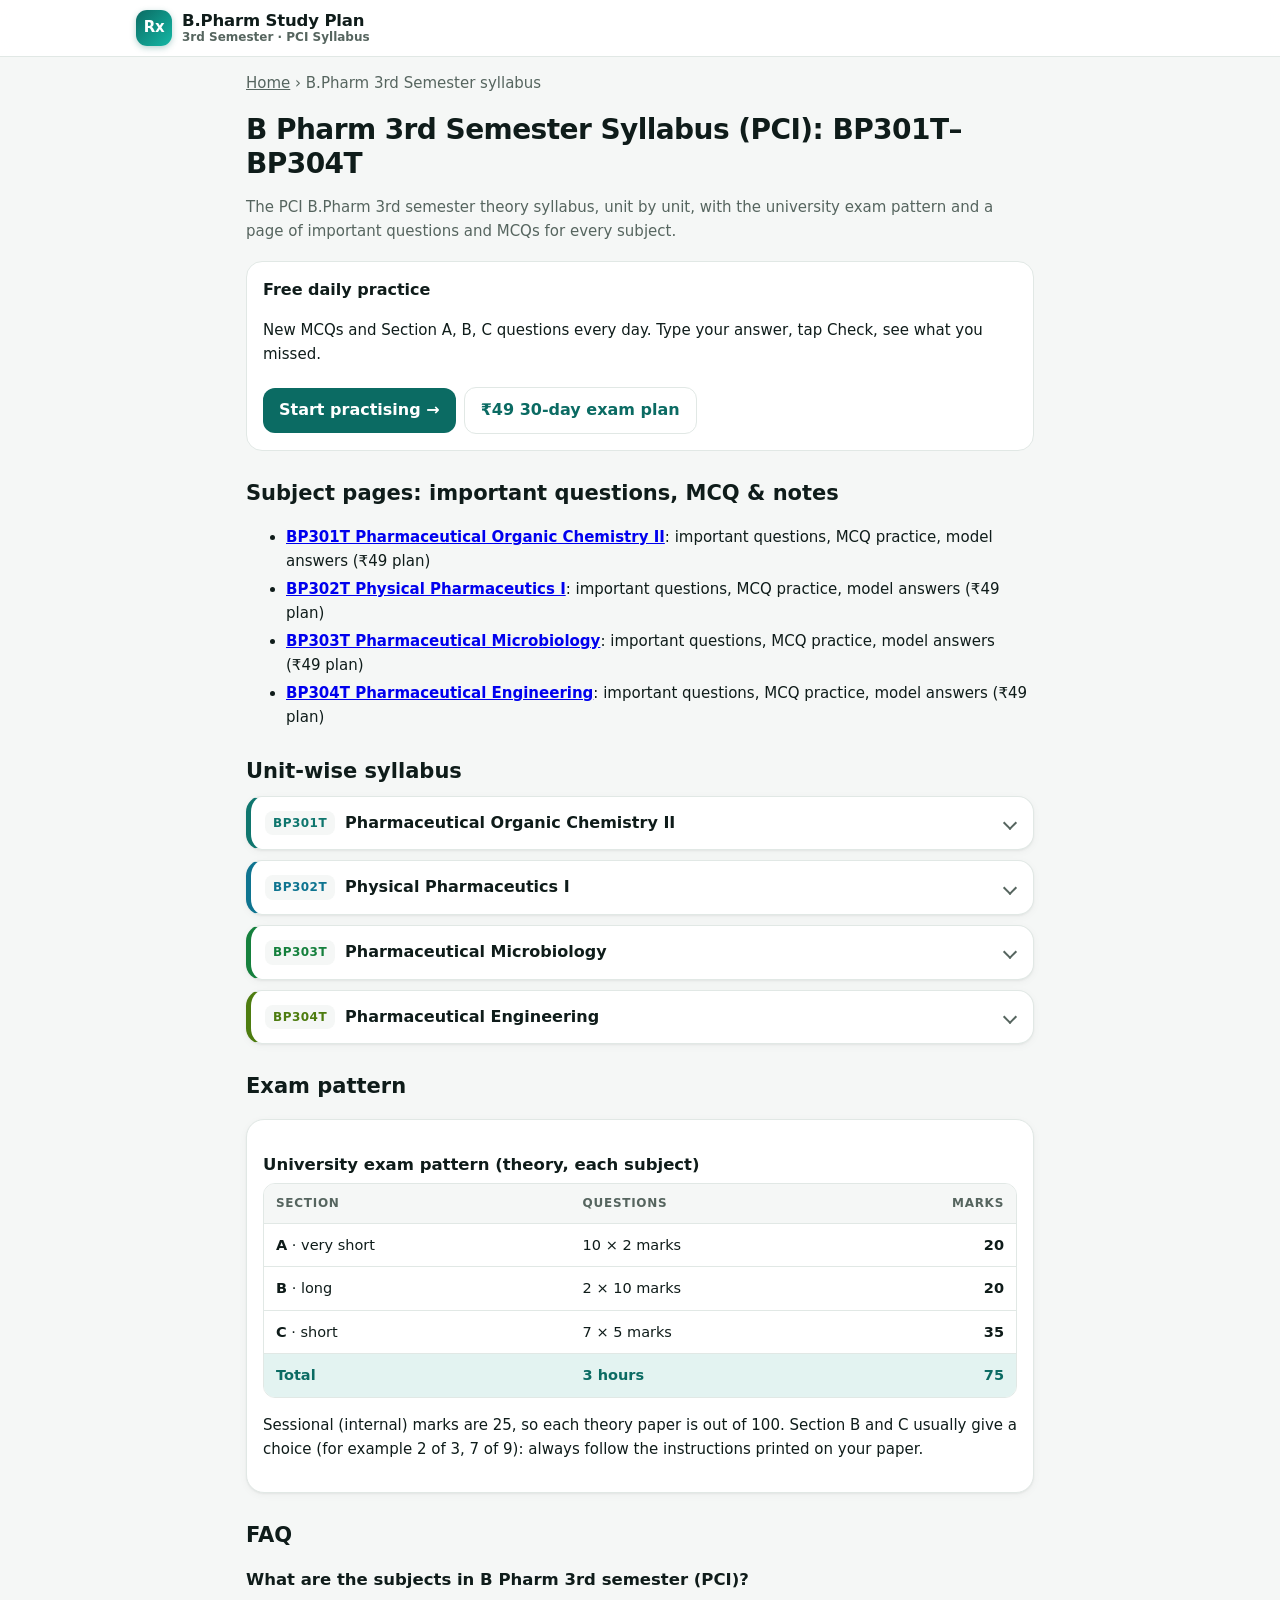
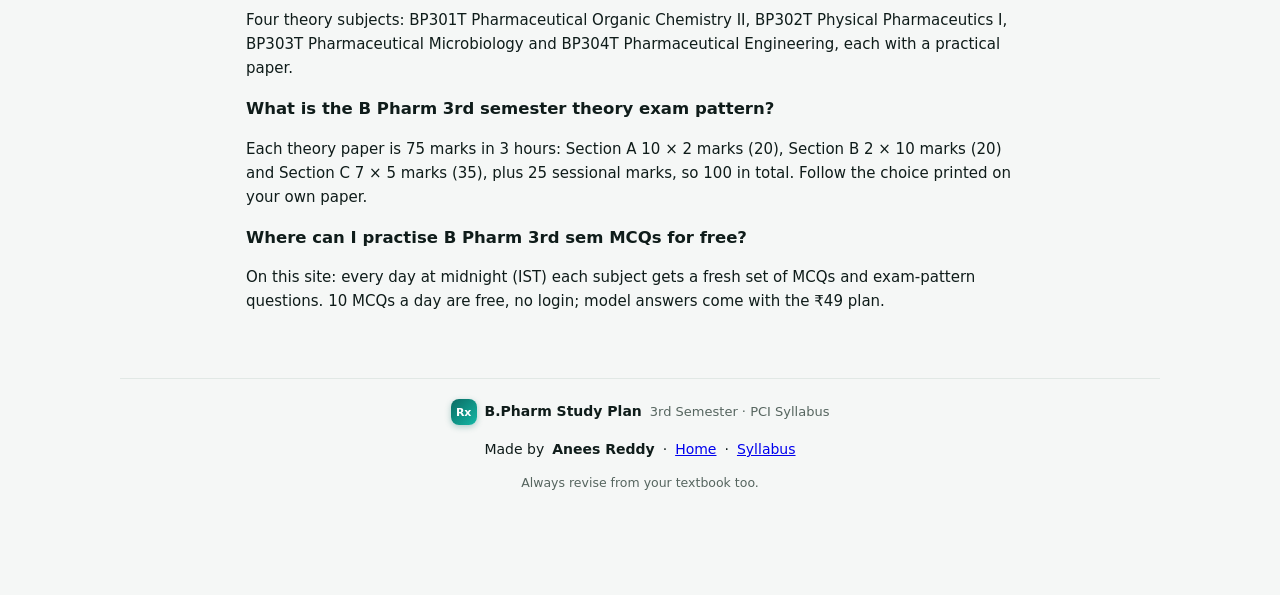
==== commit b03a64f5: "Free plan lock: 10 usable MCQs/day, rest blurred+locked; Short/Long answers locked (encrypted paid.b" ====
--- a/b-pharm-3rd-semester-syllabus.html
+++ b/b-pharm-3rd-semester-syllabus.html
@@ -42,7 +42,7 @@
 .subjnav{display:flex;flex-wrap:wrap;gap:8px;margin:10px 0}.subjnav a{border:1px solid var(--line);border-radius:999px;padding:6px 12px;text-decoration:none;color:var(--ink);font-size:14px;background:var(--card)}
 </style>
 <script type="application/ld+json">{"@context": "https://schema.org", "@type": "WebPage", "name": "B Pharm 3rd Semester Syllabus (PCI) BP301T–BP304T, Exam Pattern & Important Questions", "url": "https://pharma3sem.publicvm.com/b-pharm-3rd-semester-syllabus", "description": "Full PCI B Pharm 3rd semester syllabus unit-wise for Pharmaceutical Organic Chemistry II, Physical Pharmaceutics I, Pharmaceutical Microbiology and Pharmaceutical Engineering, with exam pattern, important questions and free daily MCQ practice.", "publisher": {"@type": "EducationalOrganization", "name": "B.Pharm Study Plan", "url": "https://pharma3sem.publicvm.com/", "founder": {"@type": "Person", "name": "Anees Reddy"}, "logo": "https://pharma3sem.publicvm.com/icon-512.png"}}</script>
-<script type="application/ld+json">{"@context": "https://schema.org", "@type": "FAQPage", "mainEntity": [{"@type": "Question", "name": "What are the subjects in B Pharm 3rd semester (PCI)?", "acceptedAnswer": {"@type": "Answer", "text": "Four theory subjects: BP301T Pharmaceutical Organic Chemistry II, BP302T Physical Pharmaceutics I, BP303T Pharmaceutical Microbiology and BP304T Pharmaceutical Engineering, each with a practical paper."}}, {"@type": "Question", "name": "What is the B Pharm 3rd semester theory exam pattern?", "acceptedAnswer": {"@type": "Answer", "text": "Each theory paper is 75 marks in 3 hours: Section A 10 × 2 marks (20), Section B 2 × 10 marks (20) and Section C 7 × 5 marks (35), plus 25 sessional marks, so 100 in total. Follow the choice printed on your own paper."}}, {"@type": "Question", "name": "Where can I practise B Pharm 3rd sem MCQs for free?", "acceptedAnswer": {"@type": "Answer", "text": "On this site: every day at midnight (IST) each subject gets a fresh set of MCQs and exam-pattern questions. 10 MCQs a day and sample model answers are free, no login."}}]}</script>
+<script type="application/ld+json">{"@context": "https://schema.org", "@type": "FAQPage", "mainEntity": [{"@type": "Question", "name": "What are the subjects in B Pharm 3rd semester (PCI)?", "acceptedAnswer": {"@type": "Answer", "text": "Four theory subjects: BP301T Pharmaceutical Organic Chemistry II, BP302T Physical Pharmaceutics I, BP303T Pharmaceutical Microbiology and BP304T Pharmaceutical Engineering, each with a practical paper."}}, {"@type": "Question", "name": "What is the B Pharm 3rd semester theory exam pattern?", "acceptedAnswer": {"@type": "Answer", "text": "Each theory paper is 75 marks in 3 hours: Section A 10 × 2 marks (20), Section B 2 × 10 marks (20) and Section C 7 × 5 marks (35), plus 25 sessional marks, so 100 in total. Follow the choice printed on your own paper."}}, {"@type": "Question", "name": "Where can I practise B Pharm 3rd sem MCQs for free?", "acceptedAnswer": {"@type": "Answer", "text": "On this site: every day at midnight (IST) each subject gets a fresh set of MCQs and exam-pattern questions. 10 MCQs a day are free, no login; model answers come with the ₹49 plan."}}]}</script>
 <script type="application/ld+json">{"@context": "https://schema.org", "@type": "ItemList", "itemListElement": [{"@type": "ListItem", "position": 1, "url": "https://pharma3sem.publicvm.com/pharmaceutical-organic-chemistry-2", "name": "Pharmaceutical Organic Chemistry II"}, {"@type": "ListItem", "position": 2, "url": "https://pharma3sem.publicvm.com/physical-pharmaceutics-1", "name": "Physical Pharmaceutics I"}, {"@type": "ListItem", "position": 3, "url": "https://pharma3sem.publicvm.com/pharmaceutical-microbiology", "name": "Pharmaceutical Microbiology"}, {"@type": "ListItem", "position": 4, "url": "https://pharma3sem.publicvm.com/pharmaceutical-engineering", "name": "Pharmaceutical Engineering"}]}</script>
 </head>
 <body>
@@ -55,7 +55,7 @@
 <p class="lead">The PCI B.Pharm 3rd semester theory syllabus, unit by unit, with the university exam pattern and a page of important questions and MCQs for every subject.</p>
 <div class="cta-box"><b>Free daily practice</b><p>New MCQs and Section A, B, C questions every day. Type your answer, tap Check, see what you missed.</p><a class="btn" href="/#/practice">Start practising →</a><a class="btn ghost" href="/#/plan">₹49 30-day exam plan</a></div>
 <h2>Subject pages: important questions, MCQ &amp; notes</h2>
-<ul class="qlist"><li><a href="/pharmaceutical-organic-chemistry-2"><b>BP301T Pharmaceutical Organic Chemistry II</b></a>: important questions, MCQs with answers, sample answers</li><li><a href="/physical-pharmaceutics-1"><b>BP302T Physical Pharmaceutics I</b></a>: important questions, MCQs with answers, sample answers</li><li><a href="/pharmaceutical-microbiology"><b>BP303T Pharmaceutical Microbiology</b></a>: important questions, MCQs with answers, sample answers</li><li><a href="/pharmaceutical-engineering"><b>BP304T Pharmaceutical Engineering</b></a>: important questions, MCQs with answers, sample answers</li></ul>
+<ul class="qlist"><li><a href="/pharmaceutical-organic-chemistry-2"><b>BP301T Pharmaceutical Organic Chemistry II</b></a>: important questions, MCQ practice, model answers (₹49 plan)</li><li><a href="/physical-pharmaceutics-1"><b>BP302T Physical Pharmaceutics I</b></a>: important questions, MCQ practice, model answers (₹49 plan)</li><li><a href="/pharmaceutical-microbiology"><b>BP303T Pharmaceutical Microbiology</b></a>: important questions, MCQ practice, model answers (₹49 plan)</li><li><a href="/pharmaceutical-engineering"><b>BP304T Pharmaceutical Engineering</b></a>: important questions, MCQ practice, model answers (₹49 plan)</li></ul>
 <h2>Unit-wise syllabus</h2>
 <details class="syl" style="--accent:var(--c1)">
   <summary><span class="code">BP301T</span><span class="nm">Pharmaceutical Organic Chemistry II</span><span class="chev" aria-hidden="true"></span></summary>
@@ -90,7 +90,7 @@
     <p class="note">Sessional (internal) marks are 25, so each theory paper is out of 100. Section B and C usually give a choice (for example 2 of 3, 7 of 9): always follow the instructions printed on your paper.</p>
   </div>
 <h2>FAQ</h2>
-<h3>What are the subjects in B Pharm 3rd semester (PCI)?</h3><p>Four theory subjects: BP301T Pharmaceutical Organic Chemistry II, BP302T Physical Pharmaceutics I, BP303T Pharmaceutical Microbiology and BP304T Pharmaceutical Engineering, each with a practical paper.</p><h3>What is the B Pharm 3rd semester theory exam pattern?</h3><p>Each theory paper is 75 marks in 3 hours: Section A 10 × 2 marks (20), Section B 2 × 10 marks (20) and Section C 7 × 5 marks (35), plus 25 sessional marks, so 100 in total. Follow the choice printed on your own paper.</p><h3>Where can I practise B Pharm 3rd sem MCQs for free?</h3><p>On this site: every day at midnight (IST) each subject gets a fresh set of MCQs and exam-pattern questions. 10 MCQs a day and sample model answers are free, no login.</p></main>
+<h3>What are the subjects in B Pharm 3rd semester (PCI)?</h3><p>Four theory subjects: BP301T Pharmaceutical Organic Chemistry II, BP302T Physical Pharmaceutics I, BP303T Pharmaceutical Microbiology and BP304T Pharmaceutical Engineering, each with a practical paper.</p><h3>What is the B Pharm 3rd semester theory exam pattern?</h3><p>Each theory paper is 75 marks in 3 hours: Section A 10 × 2 marks (20), Section B 2 × 10 marks (20) and Section C 7 × 5 marks (35), plus 25 sessional marks, so 100 in total. Follow the choice printed on your own paper.</p><h3>Where can I practise B Pharm 3rd sem MCQs for free?</h3><p>On this site: every day at midnight (IST) each subject gets a fresh set of MCQs and exam-pattern questions. 10 MCQs a day are free, no login; model answers come with the ₹49 plan.</p></main>
 <footer class="foot">
 <div class="fbrand"><span class="logo sm" aria-hidden="true">Rx</span><b>B.Pharm Study Plan</b><span>3rd Semester · PCI Syllabus</span></div>
 <p class="credit">Made by <b>Anees Reddy</b> · <a href="/">Home</a> · <a href="/b-pharm-3rd-semester-syllabus">Syllabus</a></p>
--- a/styles.css
+++ b/styles.css
@@ -478,3 +478,75 @@
 .lockbtn{display:flex;justify-content:center;width:100%;min-height:46px;align-items:center;border-radius:12px;font-weight:800}
 @media(min-width:720px){.modes:not(.as-tabs){grid-template-columns:repeat(3,1fr)}.modes:not(.as-tabs) .mode{grid-template-columns:1fr auto;grid-template-areas:"ic badge" "txt txt" "go go";row-gap:8px}.modes:not(.as-tabs) .mode .mgo{justify-self:start}}
 @media(prefers-reduced-motion:reduce){.mode,.subject .pill,.mcqscore .msbar i{transition:none}}
+
+/* ===== account (login / register) ===== */
+.acct{display:flex;align-items:center;gap:6px;flex:none}
+.acct-login{display:inline-flex;align-items:center;height:38px;padding:0 14px;border-radius:12px;background:var(--brand);color:var(--brand-ink);font-weight:800;font-size:14px;text-decoration:none}
+.acct-hi{display:inline-flex;align-items:center;gap:6px;height:38px;padding:0 10px 0 4px;border-radius:999px;background:var(--brand-soft);color:var(--ink);font-weight:700;font-size:13.5px;max-width:132px;white-space:nowrap;overflow:hidden}
+.acct-av{flex:none;width:30px;height:30px;border-radius:50%;display:grid;place-items:center;background:linear-gradient(135deg,#14b8a6,#0b6b63);color:#fff;font-weight:900;font-size:14px}
+.acct-nm{overflow:hidden;text-overflow:ellipsis}
+.acct-out{height:38px;padding:0 10px;border-radius:12px;border:1px solid var(--line);background:var(--bg);font-weight:700;font-size:13px;cursor:pointer;color:var(--muted)}
+.acct-out:disabled{opacity:.5}
+@media(max-width:430px){.bar{gap:8px;padding:10px 12px}body.logged-in .bar .logo{display:none}body.logged-in .bar .bt strong{font-size:15px}body.logged-in .bar .bt small{font-size:11.5px}.acct-hi{padding:0 11px;gap:0}.acct-av{display:none}.acct-out{padding:0 9px}}
+.au{max-width:460px;margin:14px auto 28px}
+.au-hero{position:relative;overflow:hidden;border-radius:22px 22px 0 0;padding:22px 20px 40px;color:#fff;background:radial-gradient(circle at 1px 1px,rgba(255,255,255,.11) 1.2px,transparent 1.6px) 0 0/18px 18px,radial-gradient(110% 80% at 100% 0%,#14b8a6 0%,rgba(20,184,166,0) 55%),linear-gradient(160deg,#0b6b63 0%,#063835 100%)}
+.au-hero h1{margin:6px 0 4px;font-size:26px;line-height:1.15;letter-spacing:-.02em;font-weight:900;position:relative}
+.au-hero p{margin:0;color:#d3efea;font-size:14.5px;max-width:330px;position:relative}
+.au-ic{position:absolute;right:-10px;top:-12px;width:84px;height:84px;opacity:.85}
+.au-hero h1,.au-hero p{padding-right:52px}
+.au-card{position:relative;margin:-24px 0 0;background:var(--card);border:1px solid var(--line);border-radius:22px;padding:16px;box-shadow:0 10px 30px rgba(7,63,59,.12)}
+.au-tabs{display:grid;grid-template-columns:1fr 1fr;gap:4px;padding:4px;border-radius:14px;background:var(--bg);border:1px solid var(--line);margin-bottom:14px}
+.au-tabs a{display:block;text-align:center;padding:9px 0;border-radius:10px;font-weight:800;font-size:15px;text-decoration:none;color:var(--muted)}
+.au-tabs a.on{background:var(--brand);color:var(--brand-ink);box-shadow:var(--shadow)}
+.au-form{display:grid;gap:12px}
+.au-field{display:grid;gap:5px}
+.au-lb{font-size:13.5px;font-weight:700;color:var(--muted)}
+.au-wrap{position:relative;display:flex}
+.au-field input{width:100%;font:inherit;font-size:16px;color:var(--ink);background:var(--bg);border:1.5px solid var(--line);border-radius:12px;padding:12px 14px;min-height:48px;outline:none}
+.au-field input:focus{border-color:var(--brand);background:var(--card);box-shadow:0 0 0 3px color-mix(in srgb,var(--brand) 18%,transparent)}
+.au-field.bad input{border-color:var(--bad)}
+.au-wrap input[name=password]{padding-right:84px}
+.au-eye{position:absolute;right:6px;top:50%;transform:translateY(-50%);border:0;background:transparent;color:var(--brand);font-weight:800;font-size:13px;padding:8px;cursor:pointer}
+.au-err{margin:0;color:var(--bad);font-size:13.5px;font-weight:600}
+.au-formerr{background:var(--bad-soft);padding:8px 10px;border-radius:10px}
+.au-submit{min-height:50px;font-size:16px;border-radius:14px;margin-top:2px}
+.au-submit:disabled{opacity:.7}
+.au-go{display:block;text-align:center;text-decoration:none;margin-top:10px;min-height:46px;line-height:26px}
+.au-note{margin:4px 0 6px;font-size:14.5px;color:var(--muted)}
+.au-forgot{margin:12px 0 0;font-size:14px}
+.au-forgot summary{cursor:pointer;color:var(--brand);font-weight:700}
+.au-forgot p{margin:6px 0 0;color:var(--muted)}
+.au-switch{margin:14px 0 0;text-align:center;font-size:14.5px;color:var(--muted)}
+.au-switch a,.au-later a,.au-inline a{color:var(--brand);font-weight:800}
+.au-perks{list-style:none;margin:14px 4px 0;padding:0;display:grid;gap:8px}
+.au-perks li{position:relative;padding-left:28px;font-size:14.5px}
+.au-perks li:before{content:"✓";position:absolute;left:0;top:0;width:20px;height:20px;border-radius:50%;background:var(--good-soft);color:var(--good);font-weight:900;font-size:12px;display:grid;place-items:center}
+.au-later{text-align:center;font-size:14px;margin:16px 0 0}
+.au-nudge{display:flex;align-items:center;gap:10px;margin:12px 0 0;padding:12px;border-radius:16px;background:var(--card);border:1px solid var(--line);box-shadow:var(--shadow)}
+.au-nicon{flex:none;width:40px;height:40px;border-radius:12px;display:grid;place-items:center;background:var(--brand-soft);font-size:19px}
+.au-ntext{flex:1;min-width:0;display:grid;line-height:1.3}
+.au-ntext b{font-size:14.5px}
+.au-ntext span{font-size:12.5px;color:var(--muted)}
+.au-nbtn{flex:none;text-decoration:none;padding:9px 12px;font-size:14px}
+.au-nx{flex:none;border:0;background:transparent;color:var(--muted);font-size:15px;width:28px;height:28px;cursor:pointer}
+.au-inline{margin:10px 0 0;padding:10px 12px;border-radius:12px;background:var(--brand-soft);font-size:14px}
+
+/* ---- free-plan lock (v11) ---- */
+.q.locked{position:relative}
+.q.locked .teaser{display:-webkit-box;-webkit-line-clamp:2;-webkit-box-orient:vertical;overflow:hidden}
+.lockzone{position:relative;margin-top:8px;border-radius:12px;overflow:hidden;min-height:150px}
+.blurwrap{filter:blur(5px);-webkit-filter:blur(5px);opacity:.8;user-select:none;-webkit-user-select:none;pointer-events:none;padding:4px 2px}
+.blurwrap .fq{font-weight:700;margin:0 0 10px;line-height:1.4}
+.blurwrap .fh{font-weight:800;margin:0 0 8px}
+.fopts{display:grid;gap:8px}
+.fopt{display:flex;gap:10px;align-items:center;border:1.5px solid var(--line);background:var(--bg);border-radius:12px;padding:9px 12px}
+.fopt b{flex:none;width:22px;height:22px;border-radius:7px;display:grid;place-items:center;font-size:12px;background:var(--card);border:1px solid var(--line)}
+.fopt i{display:block;height:9px;border-radius:6px;background:var(--muted);opacity:.45;width:70%}
+.blurwrap .fl{display:block;height:10px;border-radius:6px;background:var(--muted);opacity:.4;margin:9px 0}
+.lockover{position:absolute;inset:0;display:flex;flex-direction:column;align-items:center;justify-content:center;gap:6px;text-align:center;padding:10px;background:color-mix(in srgb,var(--card) 35%,transparent)}
+.lockover .lo-ic{width:40px;height:40px;border-radius:50%;display:grid;place-items:center;background:var(--card);border:1px solid var(--line);box-shadow:var(--shadow)}
+.lockover .lo-ic svg{width:20px;height:20px}
+.lockover .lo-t{margin:0;font-weight:700;font-size:14px;max-width:290px;line-height:1.35}
+.lockover .lockbtn{text-decoration:none;font-size:14px;padding:9px 14px}
+.lockover .lockbtn{width:auto;min-height:42px;padding:9px 16px}
+.lockover .lo-ic{background:none;border:0;box-shadow:none;width:auto;height:auto}
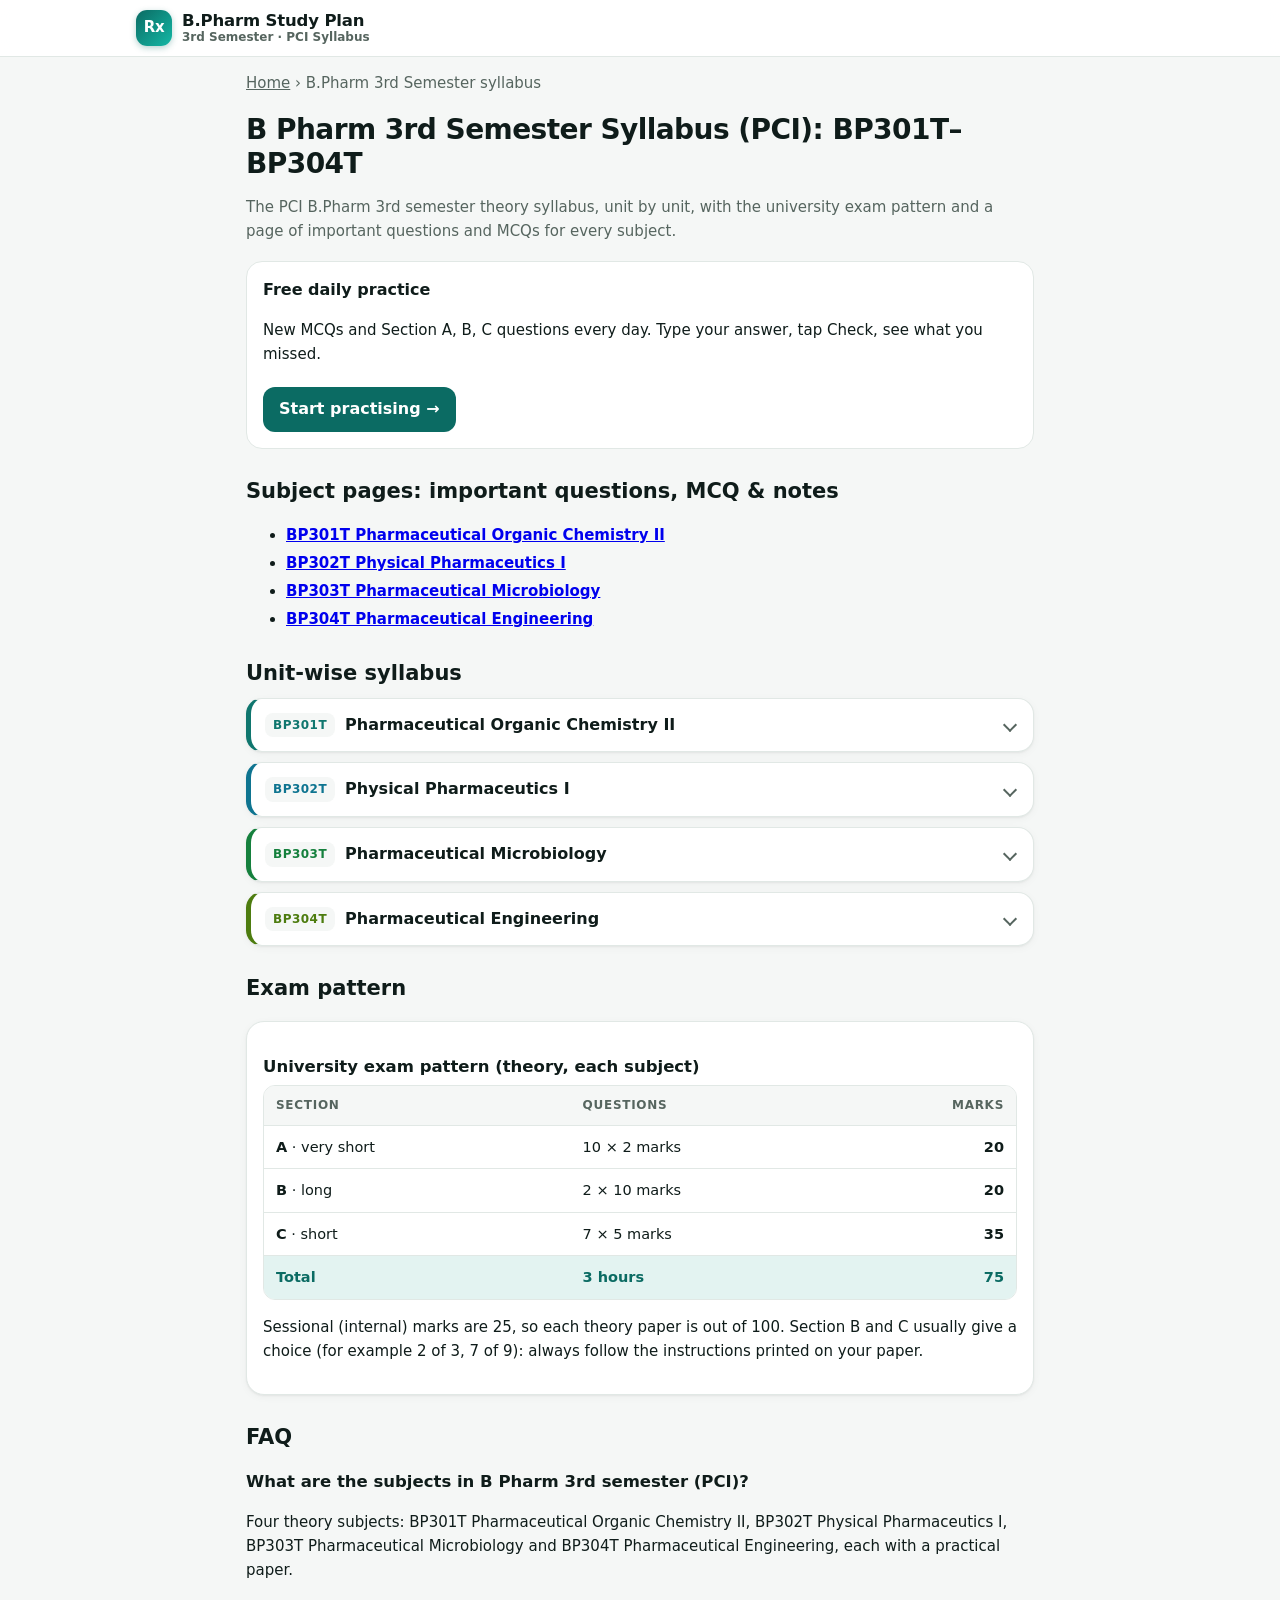
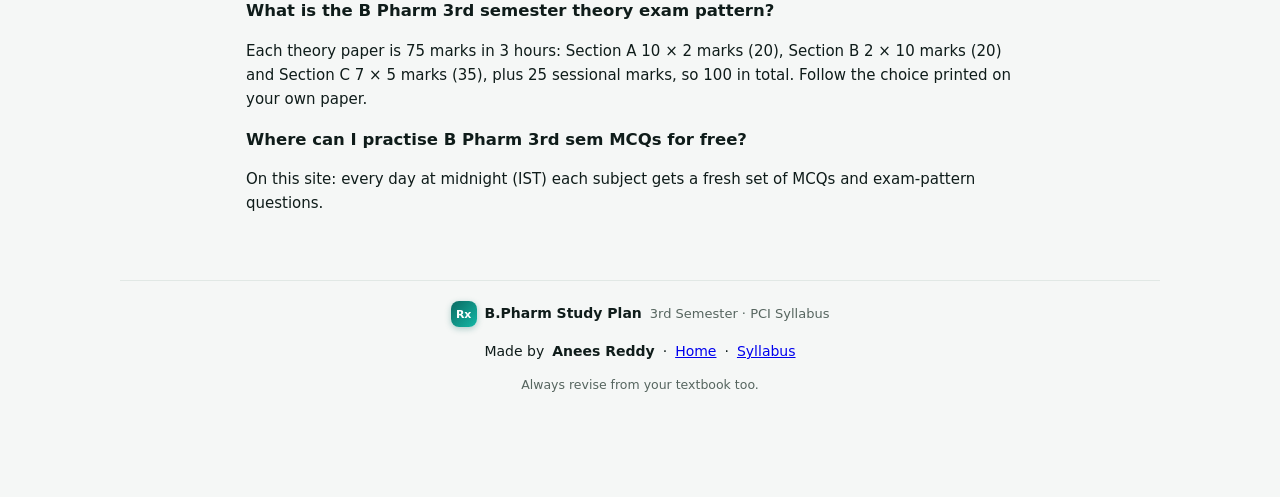
==== commit 524a3399: "Hide the Rs 49 Exam Plan: plan links/cards/buy buttons and Diwali banner removed; #/plan and #/buy g" ====
--- a/b-pharm-3rd-semester-syllabus.html
+++ b/b-pharm-3rd-semester-syllabus.html
@@ -1,4 +1,3 @@
-<!doctype html>
 <html lang="en">
 <head>
 <meta charset="utf-8">
@@ -42,7 +41,7 @@
 .subjnav{display:flex;flex-wrap:wrap;gap:8px;margin:10px 0}.subjnav a{border:1px solid var(--line);border-radius:999px;padding:6px 12px;text-decoration:none;color:var(--ink);font-size:14px;background:var(--card)}
 </style>
 <script type="application/ld+json">{"@context": "https://schema.org", "@type": "WebPage", "name": "B Pharm 3rd Semester Syllabus (PCI) BP301T–BP304T, Exam Pattern & Important Questions", "url": "https://pharma3sem.publicvm.com/b-pharm-3rd-semester-syllabus", "description": "Full PCI B Pharm 3rd semester syllabus unit-wise for Pharmaceutical Organic Chemistry II, Physical Pharmaceutics I, Pharmaceutical Microbiology and Pharmaceutical Engineering, with exam pattern, important questions and free daily MCQ practice.", "publisher": {"@type": "EducationalOrganization", "name": "B.Pharm Study Plan", "url": "https://pharma3sem.publicvm.com/", "founder": {"@type": "Person", "name": "Anees Reddy"}, "logo": "https://pharma3sem.publicvm.com/icon-512.png"}}</script>
-<script type="application/ld+json">{"@context": "https://schema.org", "@type": "FAQPage", "mainEntity": [{"@type": "Question", "name": "What are the subjects in B Pharm 3rd semester (PCI)?", "acceptedAnswer": {"@type": "Answer", "text": "Four theory subjects: BP301T Pharmaceutical Organic Chemistry II, BP302T Physical Pharmaceutics I, BP303T Pharmaceutical Microbiology and BP304T Pharmaceutical Engineering, each with a practical paper."}}, {"@type": "Question", "name": "What is the B Pharm 3rd semester theory exam pattern?", "acceptedAnswer": {"@type": "Answer", "text": "Each theory paper is 75 marks in 3 hours: Section A 10 × 2 marks (20), Section B 2 × 10 marks (20) and Section C 7 × 5 marks (35), plus 25 sessional marks, so 100 in total. Follow the choice printed on your own paper."}}, {"@type": "Question", "name": "Where can I practise B Pharm 3rd sem MCQs for free?", "acceptedAnswer": {"@type": "Answer", "text": "On this site: every day at midnight (IST) each subject gets a fresh set of MCQs and exam-pattern questions. 10 MCQs a day are free, no login; model answers come with the ₹49 plan."}}]}</script>
+<script type="application/ld+json">{"@context": "https://schema.org", "@type": "FAQPage", "mainEntity": [{"@type": "Question", "name": "What are the subjects in B Pharm 3rd semester (PCI)?", "acceptedAnswer": {"@type": "Answer", "text": "Four theory subjects: BP301T Pharmaceutical Organic Chemistry II, BP302T Physical Pharmaceutics I, BP303T Pharmaceutical Microbiology and BP304T Pharmaceutical Engineering, each with a practical paper."}}, {"@type": "Question", "name": "What is the B Pharm 3rd semester theory exam pattern?", "acceptedAnswer": {"@type": "Answer", "text": "Each theory paper is 75 marks in 3 hours: Section A 10 × 2 marks (20), Section B 2 × 10 marks (20) and Section C 7 × 5 marks (35), plus 25 sessional marks, so 100 in total. Follow the choice printed on your own paper."}}, {"@type": "Question", "name": "Where can I practise B Pharm 3rd sem MCQs for free?", "acceptedAnswer": {"@type": "Answer", "text": "On this site: every day at midnight (IST) each subject gets a fresh set of MCQs and exam-pattern questions."}}]}</script>
 <script type="application/ld+json">{"@context": "https://schema.org", "@type": "ItemList", "itemListElement": [{"@type": "ListItem", "position": 1, "url": "https://pharma3sem.publicvm.com/pharmaceutical-organic-chemistry-2", "name": "Pharmaceutical Organic Chemistry II"}, {"@type": "ListItem", "position": 2, "url": "https://pharma3sem.publicvm.com/physical-pharmaceutics-1", "name": "Physical Pharmaceutics I"}, {"@type": "ListItem", "position": 3, "url": "https://pharma3sem.publicvm.com/pharmaceutical-microbiology", "name": "Pharmaceutical Microbiology"}, {"@type": "ListItem", "position": 4, "url": "https://pharma3sem.publicvm.com/pharmaceutical-engineering", "name": "Pharmaceutical Engineering"}]}</script>
 </head>
 <body>
@@ -53,28 +52,28 @@
 <p class="crumb"><a href="/">Home</a> › B.Pharm 3rd Semester syllabus</p>
 <h1>B Pharm 3rd Semester Syllabus (PCI): BP301T–BP304T</h1>
 <p class="lead">The PCI B.Pharm 3rd semester theory syllabus, unit by unit, with the university exam pattern and a page of important questions and MCQs for every subject.</p>
-<div class="cta-box"><b>Free daily practice</b><p>New MCQs and Section A, B, C questions every day. Type your answer, tap Check, see what you missed.</p><a class="btn" href="/#/practice">Start practising →</a><a class="btn ghost" href="/#/plan">₹49 30-day exam plan</a></div>
+<div class="cta-box"><b>Free daily practice</b><p>New MCQs and Section A, B, C questions every day. Type your answer, tap Check, see what you missed.</p><a class="btn" href="/#/practice">Start practising →</a></div>
 <h2>Subject pages: important questions, MCQ &amp; notes</h2>
-<ul class="qlist"><li><a href="/pharmaceutical-organic-chemistry-2"><b>BP301T Pharmaceutical Organic Chemistry II</b></a>: important questions, MCQ practice, model answers (₹49 plan)</li><li><a href="/physical-pharmaceutics-1"><b>BP302T Physical Pharmaceutics I</b></a>: important questions, MCQ practice, model answers (₹49 plan)</li><li><a href="/pharmaceutical-microbiology"><b>BP303T Pharmaceutical Microbiology</b></a>: important questions, MCQ practice, model answers (₹49 plan)</li><li><a href="/pharmaceutical-engineering"><b>BP304T Pharmaceutical Engineering</b></a>: important questions, MCQ practice, model answers (₹49 plan)</li></ul>
+<ul class="qlist"><li><a href="/pharmaceutical-organic-chemistry-2"><b>BP301T Pharmaceutical Organic Chemistry II</b></a></li><li><a href="/physical-pharmaceutics-1"><b>BP302T Physical Pharmaceutics I</b></a></li><li><a href="/pharmaceutical-microbiology"><b>BP303T Pharmaceutical Microbiology</b></a></li><li><a href="/pharmaceutical-engineering"><b>BP304T Pharmaceutical Engineering</b></a></li></ul>
 <h2>Unit-wise syllabus</h2>
 <details class="syl" style="--accent:var(--c1)">
   <summary><span class="code">BP301T</span><span class="nm">Pharmaceutical Organic Chemistry II</span><span class="chev" aria-hidden="true"></span></summary>
-  <ol class="units"><li><b>Unit 1 · Benzene and its derivatives</b><p>Analytical, synthetic and other evidences for the structure of benzene; orbital picture; resonance; aromatic character and Hückel&#x27;s rule. Reactions of benzene: nitration, sulphonation, halogenation, Friedel–Crafts alkylation (limitations) and acylation. Effect of substituents on reactivity and orientation in electrophilic substitution. Structure and uses of DDT, saccharin, BHC and chloramine.</p></li><li><b>Unit 2 · Phenols, aromatic amines and aromatic acids</b><p>Phenols: acidity, effect of substituents on acidity, qualitative tests; structure and uses of phenol, cresols, resorcinol, naphthols. Aromatic amines: basicity, effect of substituents on basicity, synthetic uses of aryl diazonium salts. Aromatic acids: acidity, effect of substituents, important reactions of benzoic acid.</p></li><li><b>Unit 3 · Fats and oils</b><p>Fatty acids and their reactions; hydrolysis, hydrogenation, saponification, rancidity of oils, drying oils. Analytical constants: acid value, saponification value, ester value, iodine value, acetyl value, Reichert–Meissl (RM) value: significance and principle of determination.</p></li><li><b>Unit 4 · Polynuclear hydrocarbons</b><p>Synthesis and reactions; structure and medicinal uses of naphthalene, phenanthrene, anthracene, diphenylmethane, triphenylmethane and their derivatives.</p></li><li><b>Unit 5 · Cycloalkanes</b><p>Stabilities: Baeyer&#x27;s strain theory and its limitations, Coulson and Moffitt&#x27;s modification, Sachse–Mohr theory (strainless rings). Reactions of cyclopropane and cyclobutane only.</p></li></ol>
+  <ol class="units"><li><b>Unit 1 · Benzene and its derivatives</b><p>Analytical, synthetic and other evidences for the structure of benzene; orbital picture; resonance; aromatic character and Hückel's rule. Reactions of benzene: nitration, sulphonation, halogenation, Friedel–Crafts alkylation (limitations) and acylation. Effect of substituents on reactivity and orientation in electrophilic substitution. Structure and uses of DDT, saccharin, BHC and chloramine.</p></li><li><b>Unit 2 · Phenols, aromatic amines and aromatic acids</b><p>Phenols: acidity, effect of substituents on acidity, qualitative tests; structure and uses of phenol, cresols, resorcinol, naphthols. Aromatic amines: basicity, effect of substituents on basicity, synthetic uses of aryl diazonium salts. Aromatic acids: acidity, effect of substituents, important reactions of benzoic acid.</p></li><li><b>Unit 3 · Fats and oils</b><p>Fatty acids and their reactions; hydrolysis, hydrogenation, saponification, rancidity of oils, drying oils. Analytical constants: acid value, saponification value, ester value, iodine value, acetyl value, Reichert–Meissl (RM) value: significance and principle of determination.</p></li><li><b>Unit 4 · Polynuclear hydrocarbons</b><p>Synthesis and reactions; structure and medicinal uses of naphthalene, phenanthrene, anthracene, diphenylmethane, triphenylmethane and their derivatives.</p></li><li><b>Unit 5 · Cycloalkanes</b><p>Stabilities: Baeyer's strain theory and its limitations, Coulson and Moffitt's modification, Sachse–Mohr theory (strainless rings). Reactions of cyclopropane and cyclobutane only.</p></li></ol>
   <a class="link" href="/pharmaceutical-organic-chemistry-2">Important questions &amp; MCQ: Pharmaceutical Organic Chemistry II →</a>
 </details>
 <details class="syl" style="--accent:var(--c2)">
   <summary><span class="code">BP302T</span><span class="nm">Physical Pharmaceutics I</span><span class="chev" aria-hidden="true"></span></summary>
-  <ol class="units"><li><b>Unit 1 · Solubility of drugs</b><p>Solubility expressions, solute–solvent interactions, ideal solubility parameters, solvation and association, factors influencing solubility, diffusion in biological systems. Solubility of gases in liquids and of liquids in liquids; Raoult&#x27;s law, ideal and real solutions; partially miscible liquids, critical solution temperature; distribution law, its limitations and applications.</p></li><li><b>Unit 2 · States of matter &amp; physicochemical properties</b><p>Changes in state, latent heat, vapour pressure, sublimation, critical point, eutectic mixtures, gases, aerosols (inhalers), relative humidity, liquid crystals, glassy state, crystalline and amorphous solids, polymorphism. Refractive index, optical rotation, dielectric constant, dipole moment, dissociation constant: determination and applications.</p></li><li><b>Unit 3 · Surface and interfacial phenomenon</b><p>Liquid interfaces, surface and interfacial tension, surface free energy and its measurement, spreading coefficient, adsorption at liquid interfaces, surface active agents, HLB scale, solubilisation, detergency, adsorption at solid interfaces.</p></li><li><b>Unit 4 · Complexation and protein binding</b><p>Classification of complexes, applications, methods of analysis, protein binding, complexation and drug action, crystalline structure of complexes, thermodynamic treatment of stability constants.</p></li><li><b>Unit 5 · pH, buffers and isotonic solutions</b><p>Sorensen&#x27;s pH scale, pH determination (electrometric and colorimetric), buffer equation, buffer capacity, applications of buffers, buffers in pharmaceutical and biological systems, buffered isotonic solutions.</p></li></ol>
+  <ol class="units"><li><b>Unit 1 · Solubility of drugs</b><p>Solubility expressions, solute–solvent interactions, ideal solubility parameters, solvation and association, factors influencing solubility, diffusion in biological systems. Solubility of gases in liquids and of liquids in liquids; Raoult's law, ideal and real solutions; partially miscible liquids, critical solution temperature; distribution law, its limitations and applications.</p></li><li><b>Unit 2 · States of matter &amp; physicochemical properties</b><p>Changes in state, latent heat, vapour pressure, sublimation, critical point, eutectic mixtures, gases, aerosols (inhalers), relative humidity, liquid crystals, glassy state, crystalline and amorphous solids, polymorphism. Refractive index, optical rotation, dielectric constant, dipole moment, dissociation constant: determination and applications.</p></li><li><b>Unit 3 · Surface and interfacial phenomenon</b><p>Liquid interfaces, surface and interfacial tension, surface free energy and its measurement, spreading coefficient, adsorption at liquid interfaces, surface active agents, HLB scale, solubilisation, detergency, adsorption at solid interfaces.</p></li><li><b>Unit 4 · Complexation and protein binding</b><p>Classification of complexes, applications, methods of analysis, protein binding, complexation and drug action, crystalline structure of complexes, thermodynamic treatment of stability constants.</p></li><li><b>Unit 5 · pH, buffers and isotonic solutions</b><p>Sorensen's pH scale, pH determination (electrometric and colorimetric), buffer equation, buffer capacity, applications of buffers, buffers in pharmaceutical and biological systems, buffered isotonic solutions.</p></li></ol>
   <a class="link" href="/physical-pharmaceutics-1">Important questions &amp; MCQ: Physical Pharmaceutics I →</a>
 </details>
 <details class="syl" style="--accent:var(--c3)">
   <summary><span class="code">BP303T</span><span class="nm">Pharmaceutical Microbiology</span><span class="chev" aria-hidden="true"></span></summary>
-  <ol class="units"><li><b>Unit 1 · Introduction, bacteria, culture and microscopy</b><p>History, branches and scope of microbiology; prokaryotes vs eukaryotes; ultrastructure and morphological classification of bacteria; nutritional needs, culture media and growth conditions; growth curve; isolation and preservation of pure cultures; cultivation of anaerobes; total and viable counts. Phase contrast, dark field and electron microscopy.</p></li><li><b>Unit 2 · Staining, IMViC and sterilization</b><p>Simple, Gram&#x27;s and acid-fast staining; IMViC tests. Physical, chemical and mechanical sterilization: principle, procedure, merits, demerits, applications. Evaluating sterilization efficiency, large-scale sterilization equipment, sterility indicators.</p></li><li><b>Unit 3 · Fungi, viruses, disinfectants and sterility testing</b><p>Morphology, classification, reproduction/replication and cultivation of fungi and viruses. Classification and mode of action of disinfectants; factors influencing disinfection; evaluation of antiseptics (bactericidal and bacteriostatic). Sterility testing of products as per IP, BP and USP.</p></li><li><b>Unit 4 · Aseptic area and microbiological assay</b><p>Design of an aseptic area, laminar air flow, sources of contamination and their prevention, clean area classification. Principles and methods of microbiological assay; standardization of antibiotics, vitamins and amino acids; assessment of a new antibiotic.</p></li><li><b>Unit 5 · Spoilage, preservation and cell culture</b><p>Types of spoilage, factors affecting microbial spoilage, sources and types of contaminants, assessment of spoilage. Preservation with antimicrobial agents and evaluation of microbial stability. Animal cell culture: general procedure, primary, established and transformed cell lines, applications in industry and research.</p></li></ol>
+  <ol class="units"><li><b>Unit 1 · Introduction, bacteria, culture and microscopy</b><p>History, branches and scope of microbiology; prokaryotes vs eukaryotes; ultrastructure and morphological classification of bacteria; nutritional needs, culture media and growth conditions; growth curve; isolation and preservation of pure cultures; cultivation of anaerobes; total and viable counts. Phase contrast, dark field and electron microscopy.</p></li><li><b>Unit 2 · Staining, IMViC and sterilization</b><p>Simple, Gram's and acid-fast staining; IMViC tests. Physical, chemical and mechanical sterilization: principle, procedure, merits, demerits, applications. Evaluating sterilization efficiency, large-scale sterilization equipment, sterility indicators.</p></li><li><b>Unit 3 · Fungi, viruses, disinfectants and sterility testing</b><p>Morphology, classification, reproduction/replication and cultivation of fungi and viruses. Classification and mode of action of disinfectants; factors influencing disinfection; evaluation of antiseptics (bactericidal and bacteriostatic). Sterility testing of products as per IP, BP and USP.</p></li><li><b>Unit 4 · Aseptic area and microbiological assay</b><p>Design of an aseptic area, laminar air flow, sources of contamination and their prevention, clean area classification. Principles and methods of microbiological assay; standardization of antibiotics, vitamins and amino acids; assessment of a new antibiotic.</p></li><li><b>Unit 5 · Spoilage, preservation and cell culture</b><p>Types of spoilage, factors affecting microbial spoilage, sources and types of contaminants, assessment of spoilage. Preservation with antimicrobial agents and evaluation of microbial stability. Animal cell culture: general procedure, primary, established and transformed cell lines, applications in industry and research.</p></li></ol>
   <a class="link" href="/pharmaceutical-microbiology">Important questions &amp; MCQ: Pharmaceutical Microbiology →</a>
 </details>
 <details class="syl" style="--accent:var(--c4)">
   <summary><span class="code">BP304T</span><span class="nm">Pharmaceutical Engineering</span><span class="chev" aria-hidden="true"></span></summary>
-  <ol class="units"><li><b>Unit 1 · Flow of fluids, size reduction and size separation</b><p>Manometers, Reynolds number, Bernoulli&#x27;s theorem, energy losses; orifice meter, venturimeter, pitot tube, rotameter. Size reduction: laws, factors; hammer mill, ball mill, fluid energy mill, edge runner and end runner mill. Size separation: official grades of powders, standard sieves; sieve shaker, cyclone separator, air separator, bag filter, elutriation tank.</p></li><li><b>Unit 2 · Heat transfer, evaporation and distillation</b><p>Mechanisms of heat transfer, Fourier&#x27;s law, conduction, convection, radiation, heat exchangers and interchangers. Evaporation: factors; steam jacketed kettle, horizontal tube, climbing film, forced circulation and multiple effect evaporators (economy). Distillation: simple, flash, fractional, reduced pressure, steam and molecular distillation.</p></li><li><b>Unit 3 · Drying and mixing</b><p>Drying: mechanism, equilibrium moisture content, rate of drying curve; tray, drum, spray, fluidized bed, vacuum and freeze dryers. Mixing: factors, solid vs liquid mixing, mechanisms; double cone, twin shell and ribbon blenders, sigma blade and planetary mixers, propellers, turbines, paddles, Silverson emulsifier.</p></li><li><b>Unit 4 · Filtration and centrifugation</b><p>Filtration: theories, factors, filter aids and media; plate and frame filter, filter leaf, rotary drum filter, meta filter, cartridge filter, membrane filter, Seitz filter. Centrifugation: principle and applications; perforated and non-perforated basket, semi-continuous and super centrifuge.</p></li><li><b>Unit 5 · Materials of plant construction, corrosion and material handling</b><p>Factors in selecting materials for pharmaceutical plants; theories and types of corrosion and their prevention; ferrous and non-ferrous metals, inorganic and organic non-metals; basics of material handling systems.</p></li></ol>
+  <ol class="units"><li><b>Unit 1 · Flow of fluids, size reduction and size separation</b><p>Manometers, Reynolds number, Bernoulli's theorem, energy losses; orifice meter, venturimeter, pitot tube, rotameter. Size reduction: laws, factors; hammer mill, ball mill, fluid energy mill, edge runner and end runner mill. Size separation: official grades of powders, standard sieves; sieve shaker, cyclone separator, air separator, bag filter, elutriation tank.</p></li><li><b>Unit 2 · Heat transfer, evaporation and distillation</b><p>Mechanisms of heat transfer, Fourier's law, conduction, convection, radiation, heat exchangers and interchangers. Evaporation: factors; steam jacketed kettle, horizontal tube, climbing film, forced circulation and multiple effect evaporators (economy). Distillation: simple, flash, fractional, reduced pressure, steam and molecular distillation.</p></li><li><b>Unit 3 · Drying and mixing</b><p>Drying: mechanism, equilibrium moisture content, rate of drying curve; tray, drum, spray, fluidized bed, vacuum and freeze dryers. Mixing: factors, solid vs liquid mixing, mechanisms; double cone, twin shell and ribbon blenders, sigma blade and planetary mixers, propellers, turbines, paddles, Silverson emulsifier.</p></li><li><b>Unit 4 · Filtration and centrifugation</b><p>Filtration: theories, factors, filter aids and media; plate and frame filter, filter leaf, rotary drum filter, meta filter, cartridge filter, membrane filter, Seitz filter. Centrifugation: principle and applications; perforated and non-perforated basket, semi-continuous and super centrifuge.</p></li><li><b>Unit 5 · Materials of plant construction, corrosion and material handling</b><p>Factors in selecting materials for pharmaceutical plants; theories and types of corrosion and their prevention; ferrous and non-ferrous metals, inorganic and organic non-metals; basics of material handling systems.</p></li></ol>
   <a class="link" href="/pharmaceutical-engineering">Important questions &amp; MCQ: Pharmaceutical Engineering →</a>
 </details>
 <h2>Exam pattern</h2>
@@ -90,11 +89,11 @@
     <p class="note">Sessional (internal) marks are 25, so each theory paper is out of 100. Section B and C usually give a choice (for example 2 of 3, 7 of 9): always follow the instructions printed on your paper.</p>
   </div>
 <h2>FAQ</h2>
-<h3>What are the subjects in B Pharm 3rd semester (PCI)?</h3><p>Four theory subjects: BP301T Pharmaceutical Organic Chemistry II, BP302T Physical Pharmaceutics I, BP303T Pharmaceutical Microbiology and BP304T Pharmaceutical Engineering, each with a practical paper.</p><h3>What is the B Pharm 3rd semester theory exam pattern?</h3><p>Each theory paper is 75 marks in 3 hours: Section A 10 × 2 marks (20), Section B 2 × 10 marks (20) and Section C 7 × 5 marks (35), plus 25 sessional marks, so 100 in total. Follow the choice printed on your own paper.</p><h3>Where can I practise B Pharm 3rd sem MCQs for free?</h3><p>On this site: every day at midnight (IST) each subject gets a fresh set of MCQs and exam-pattern questions. 10 MCQs a day are free, no login; model answers come with the ₹49 plan.</p></main>
+<h3>What are the subjects in B Pharm 3rd semester (PCI)?</h3><p>Four theory subjects: BP301T Pharmaceutical Organic Chemistry II, BP302T Physical Pharmaceutics I, BP303T Pharmaceutical Microbiology and BP304T Pharmaceutical Engineering, each with a practical paper.</p><h3>What is the B Pharm 3rd semester theory exam pattern?</h3><p>Each theory paper is 75 marks in 3 hours: Section A 10 × 2 marks (20), Section B 2 × 10 marks (20) and Section C 7 × 5 marks (35), plus 25 sessional marks, so 100 in total. Follow the choice printed on your own paper.</p><h3>Where can I practise B Pharm 3rd sem MCQs for free?</h3><p>On this site: every day at midnight (IST) each subject gets a fresh set of MCQs and exam-pattern questions. </p></main>
 <footer class="foot">
 <div class="fbrand"><span class="logo sm" aria-hidden="true">Rx</span><b>B.Pharm Study Plan</b><span>3rd Semester · PCI Syllabus</span></div>
 <p class="credit">Made by <b>Anees Reddy</b> · <a href="/">Home</a> · <a href="/b-pharm-3rd-semester-syllabus">Syllabus</a></p>
 <p>Always revise from your textbook too.</p>
 </footer>
 </body>
-</html>
+</html>
--- a/styles.css
+++ b/styles.css
@@ -59,7 +59,8 @@
 .q .num{display:inline-grid;place-items:center;min-width:26px;height:26px;border-radius:8px;background:var(--brand-soft);color:var(--brand);font-weight:700;font-size:13px}
 .q .unit{border:1px solid var(--line);border-radius:999px;padding:1px 8px}
 .q .done{margin-left:auto;font-weight:700}
-.q h3{margin:0 0 8px;font-size:16.5px;line-height:1.45;font-weight:600}
+.q h3{margin:0 0 8px;font-size:16.5px;line-height:1.45;font-weight:600;overflow-wrap:anywhere}
+.q .opt span,.q p,.q li{overflow-wrap:anywhere}
 .hint{font-size:14px;color:var(--muted);background:var(--bg);border-radius:10px;padding:6px 10px;margin:0 0 10px}
 .hint b{color:var(--ink);font-weight:600}
 textarea{width:100%;min-height:96px;resize:vertical;border:1.5px solid var(--line);border-radius:12px;padding:10px 12px;background:var(--bg);line-height:1.45}
